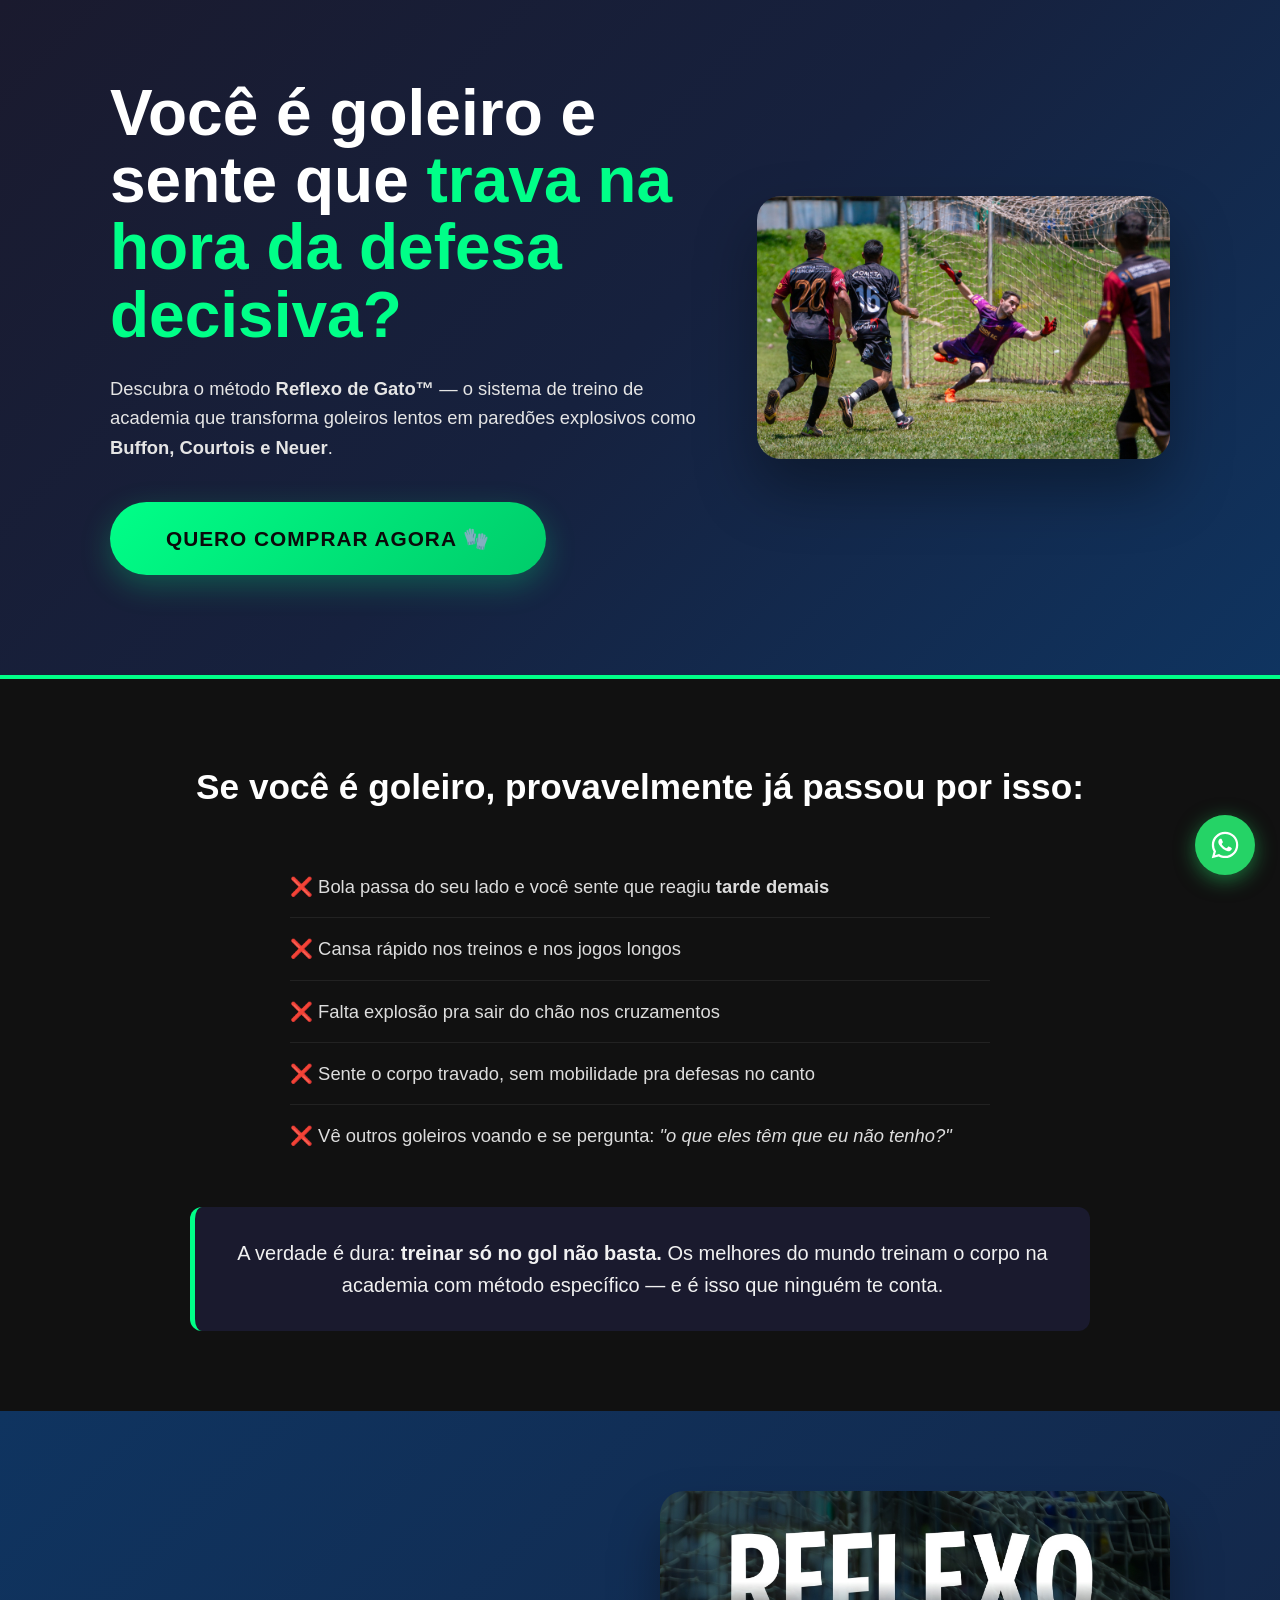
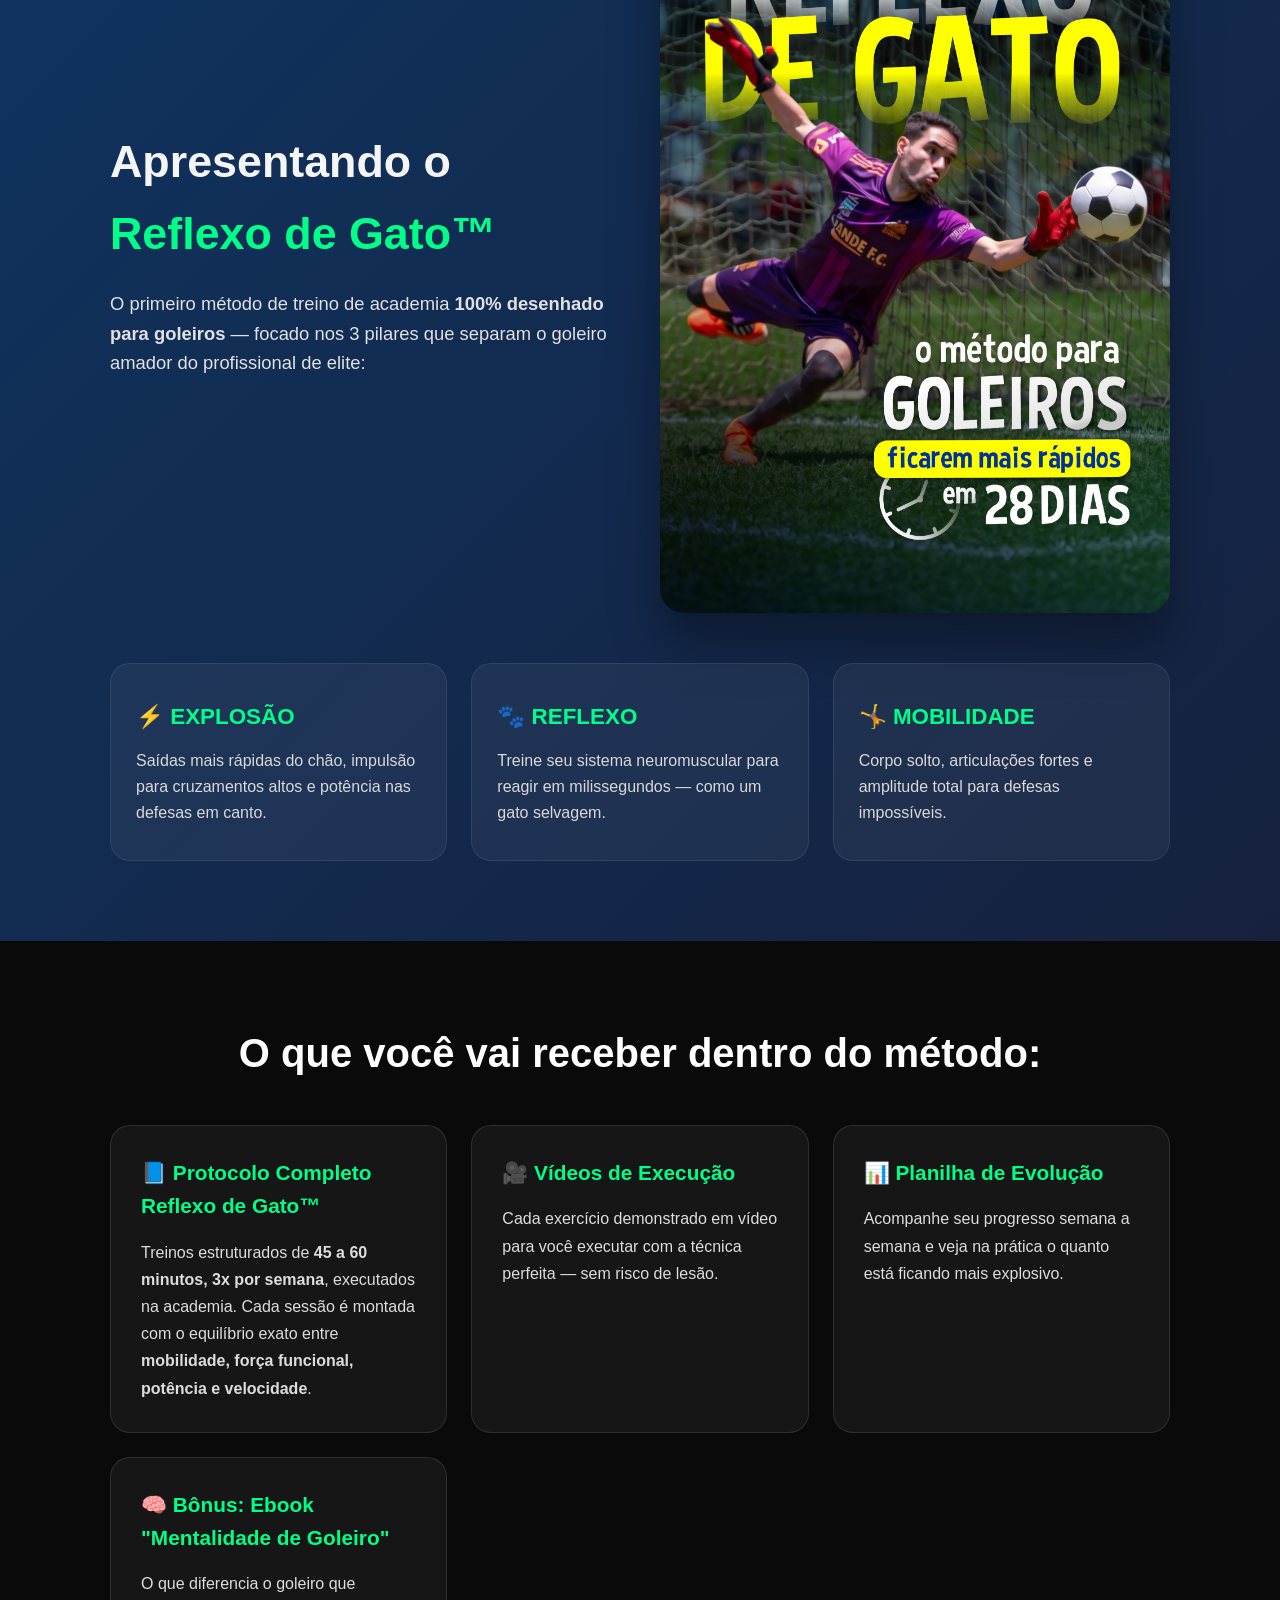
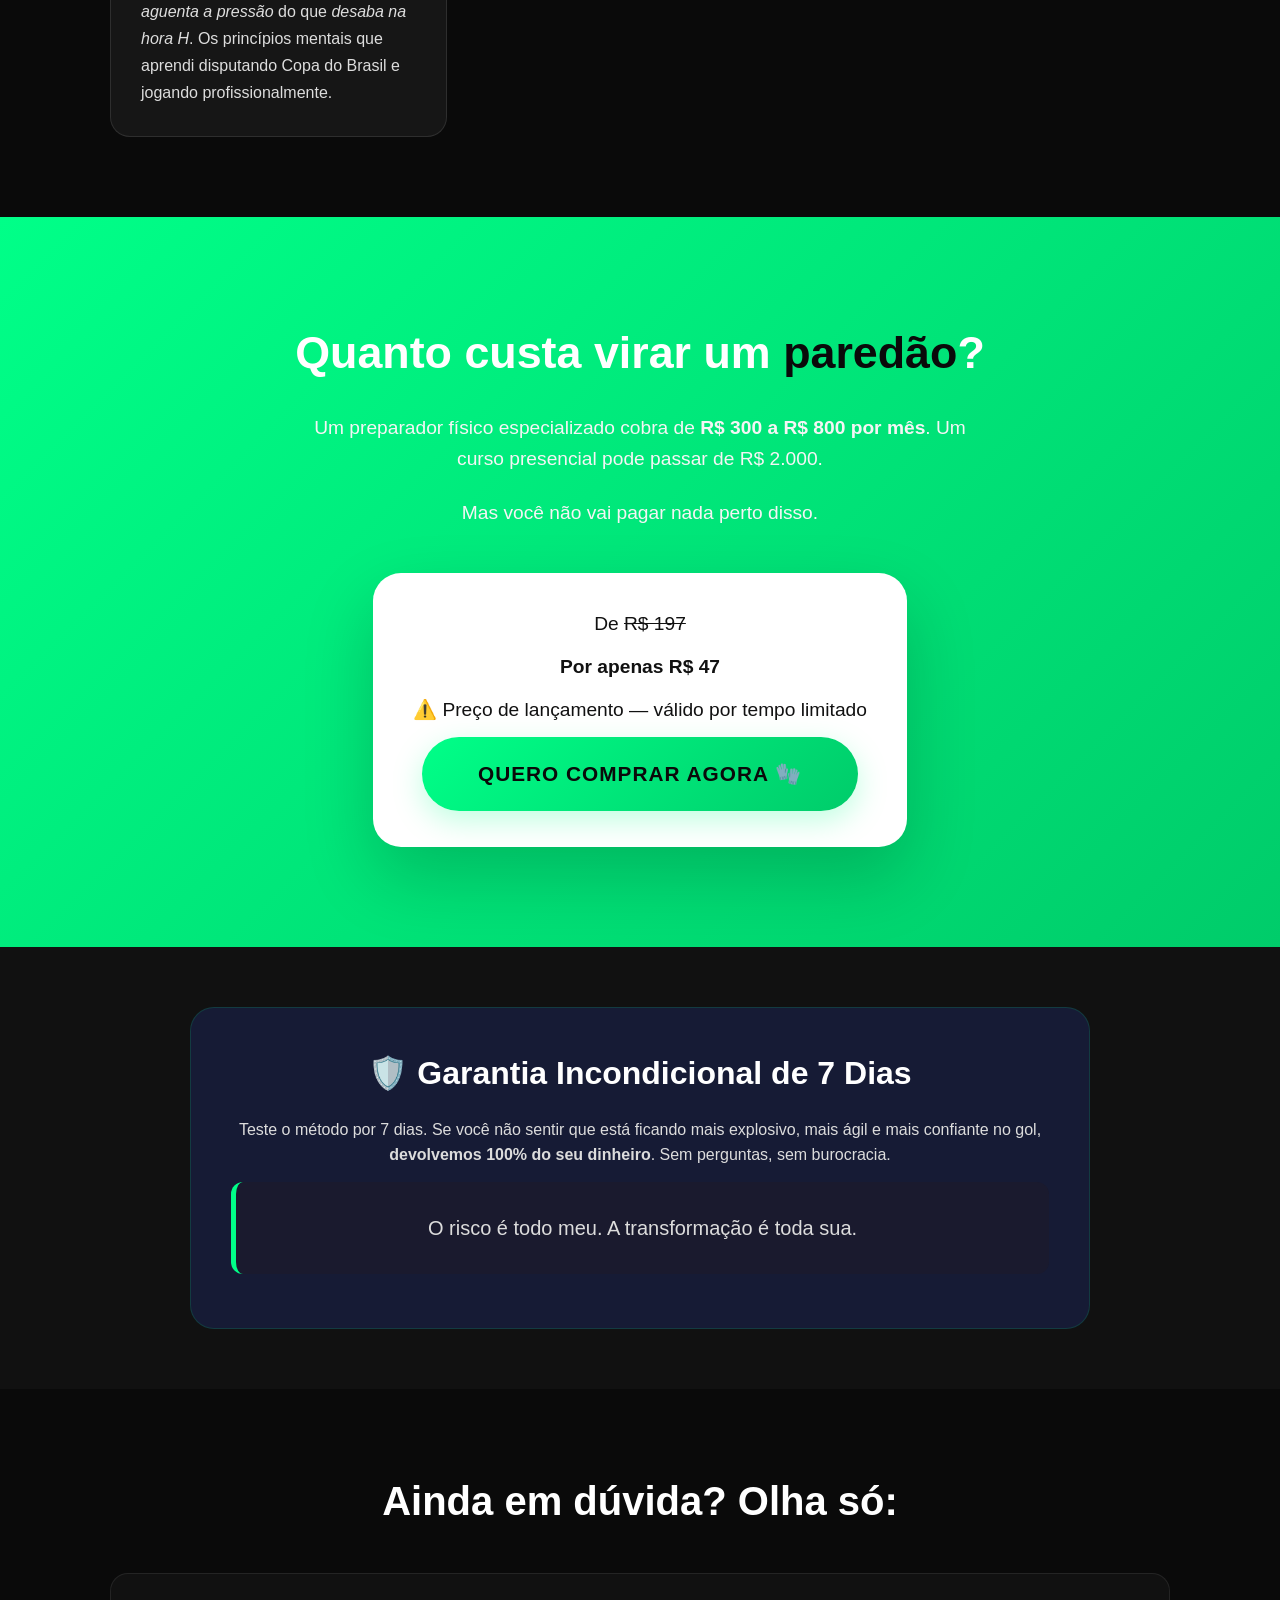
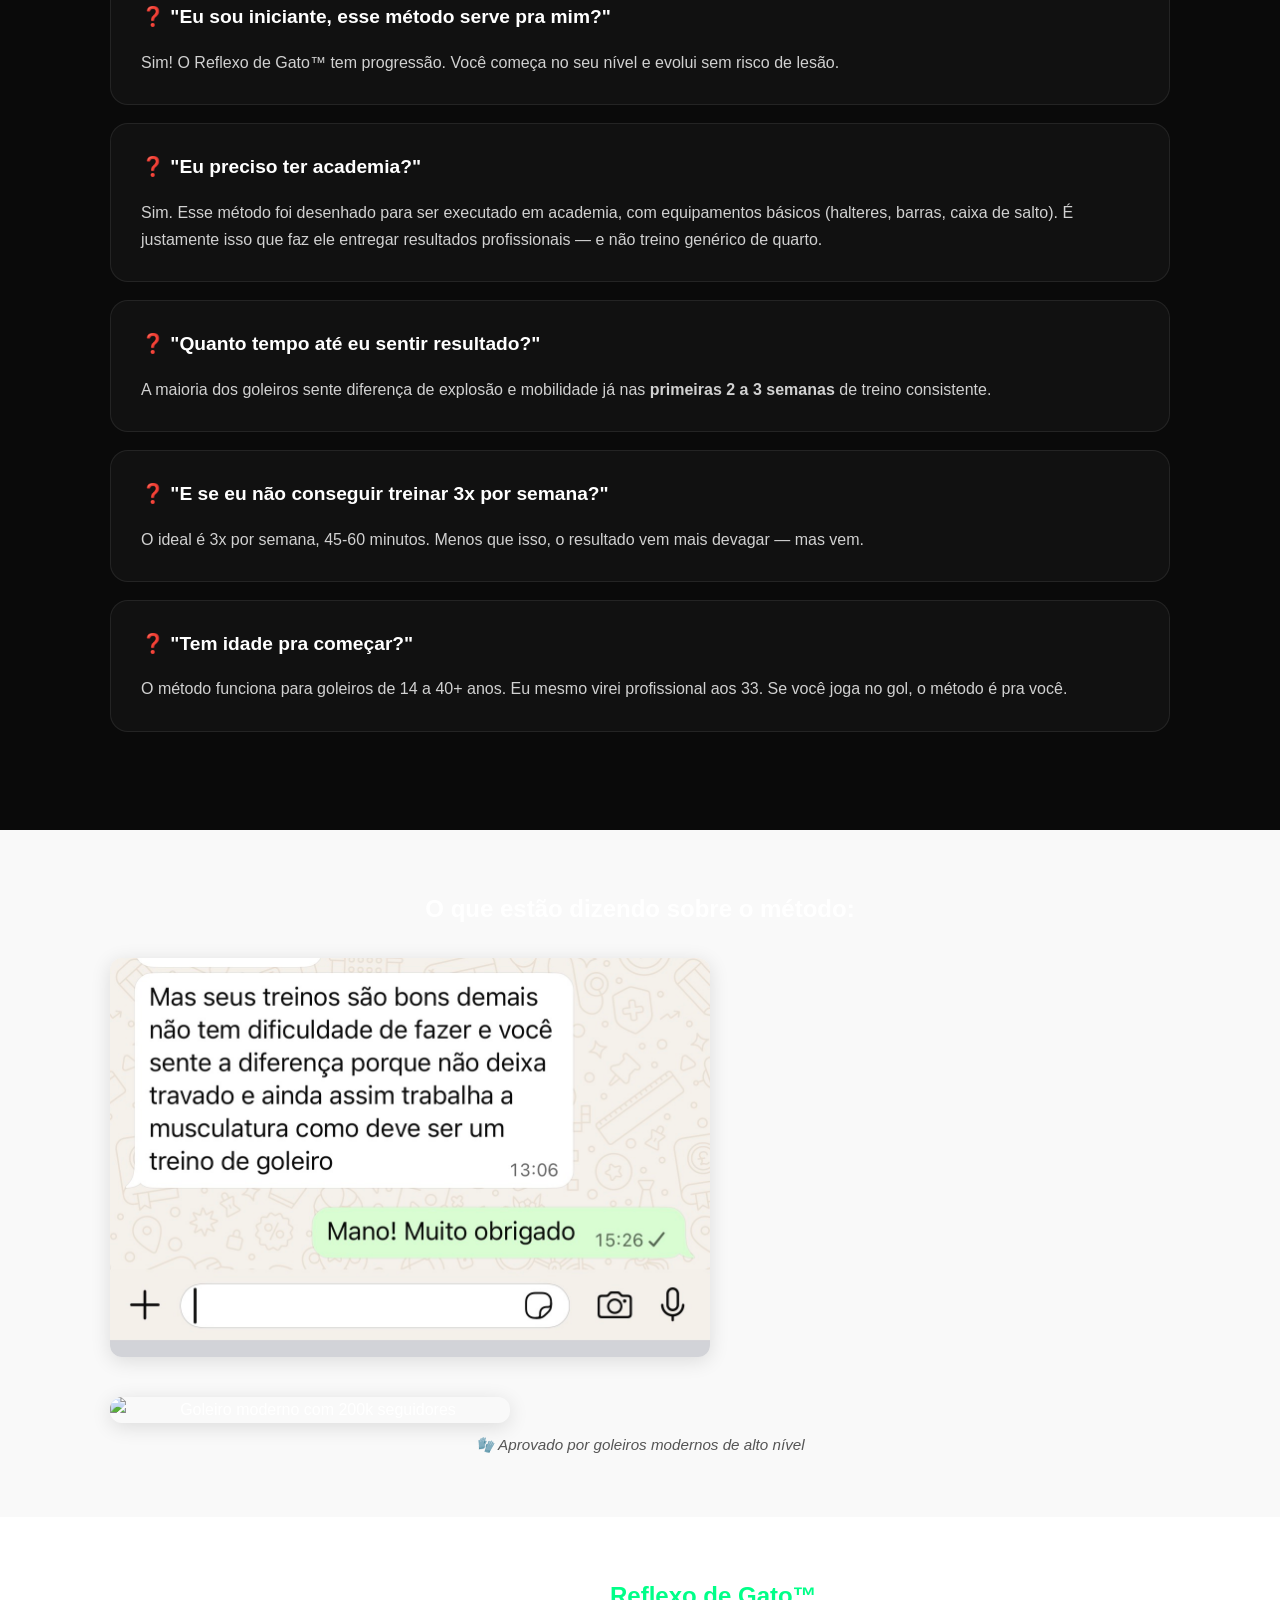
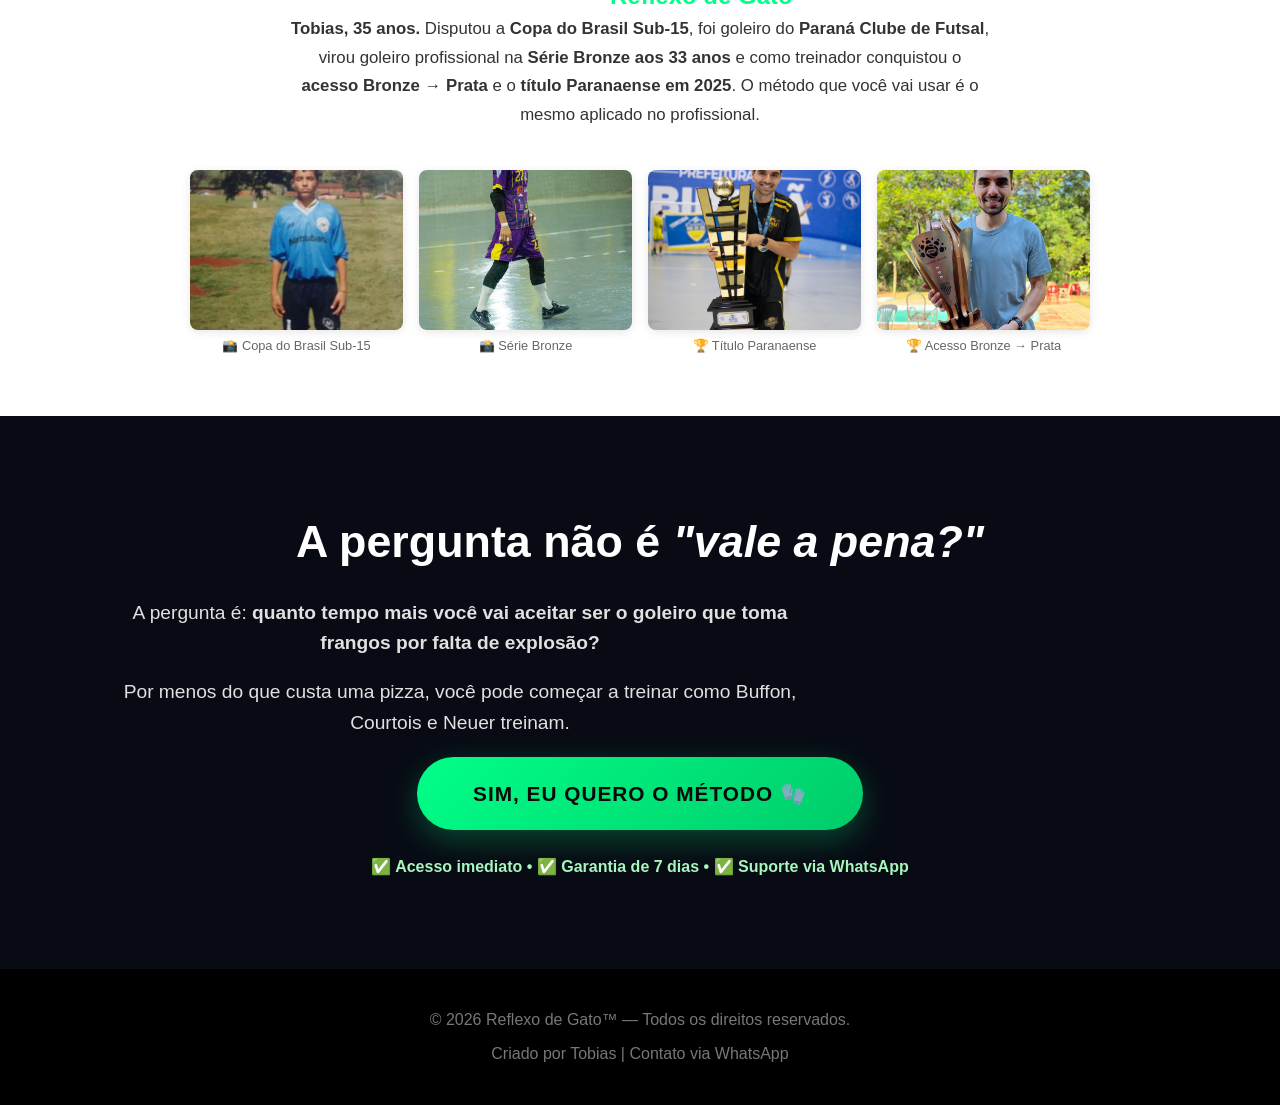
==== sitetobias/index.html @ ee9eb108 "Add files via upload" ====
<!DOCTYPE html>
<html lang="pt-BR">
<head>
    <meta charset="UTF-8">
    <meta name="viewport" content="width=device-width, initial-scale=1.0">

    <!-- ===== SEO BÁSICO ===== -->
    <title>Reflexo de Gato™ - Método para Goleiros</title>
    <meta name="description" content="Descubra o método Reflexo de Gato™ e transforme seu reflexo na hora da defesa. Treino para goleiros explosivos como Buffon, Courtois e Neuer. Comece agora!">
    <meta name="keywords" content="goleiro, treino de goleiro, reflexo de gato, defesa, futebol, treino para goleiros">
    <meta name="author" content="Tobias Goleiro">
    <link rel="canonical" href="https://tobiasgoleiro.com.br">

    <!-- ===== OPEN GRAPH (WhatsApp, Facebook, Instagram) ===== -->
    <meta property="og:type" content="website">
    <meta property="og:title" content="Você é goleiro e trava na hora da defesa decisiva?">
    <meta property="og:description" content="Método Reflexo de Gato™ — transforme goleiros lentos em paredões explosivos como Buffon, Courtois e Neuer.">
    <meta property="og:image" content="https://tobiasgoleiro.com.br/og-image.jpg">
    <meta property="og:url" content="https://tobiasgoleiro.com.br">
    <meta property="og:locale" content="pt_BR">

    <!-- ===== TWITTER CARD ===== -->
    <meta name="twitter:card" content="summary_large_image">
    <meta name="twitter:title" content="Você é goleiro e trava na hora da defesa decisiva?">
    <meta name="twitter:description" content="Método Reflexo de Gato™ — treino para goleiros explosivos.">
    <meta name="twitter:image" content="https://tobiasgoleiro.com.br/og-image.jpg">

    <!-- ===== ESTILO ===== -->
    <link rel="stylesheet" href="style.css">
</head>
<body>

    <!-- SEÇÃO 1: HERO / GANCHO PRINCIPAL -->
    <section class="hero">
        <div class="container">
            <div class="hero-conteudo">
                <div class="hero-texto">
                    <h1>Você é goleiro e sente que <span class="destaque">trava na hora da defesa decisiva?</span></h1>
                    <p class="subtitulo">Descubra o método <strong>Reflexo de Gato™</strong> — o sistema de treino de academia que transforma goleiros lentos em paredões explosivos como <strong>Buffon, Courtois e Neuer</strong>.</p>
                    <a href="#oferta" class="btn-cta-grande">QUERO COMPRAR AGORA 🧤</a>
                </div>
                <div class="hero-imagem">
                    <img src="imagens/tobiasdefendendo.jpg" alt="Tobias defendendo no gol" />
                </div>
            </div>
        </div>
    </section>

    <!-- SEÇÃO 2: DOR -->
    <section class="dor">
        <div class="container">
            <h2>Se você é goleiro, provavelmente já passou por isso:</h2>
            <ul class="lista-dor">
                <li>❌ Bola passa do seu lado e você sente que reagiu <strong>tarde demais</strong></li>
                <li>❌ Cansa rápido nos treinos e nos jogos longos</li>
                <li>❌ Falta explosão pra sair do chão nos cruzamentos</li>
                <li>❌ Sente o corpo travado, sem mobilidade pra defesas no canto</li>
                <li>❌ Vê outros goleiros voando e se pergunta: <em>"o que eles têm que eu não tenho?"</em></li>
            </ul>
            <p class="frase-impacto">A verdade é dura: <strong>treinar só no gol não basta.</strong> Os melhores do mundo treinam o corpo na academia com método específico — e é isso que ninguém te conta.</p>
        </div>
    </section>

    <!-- SEÇÃO 3: SOLUÇÃO / APRESENTAÇÃO DO MÉTODO -->
    <section class="solucao">
        <div class="container">
            <div class="solucao-grid">
                <div class="solucao-texto">
                    <h2>Apresentando o <span class="destaque">Reflexo de Gato™</span></h2>
                    <p class="lead">O primeiro método de treino de academia <strong>100% desenhado para goleiros</strong> — focado nos 3 pilares que separam o goleiro amador do profissional de elite:</p>
                </div>
                <div class="solucao-imagem">
                    <img src="imagens/reflexodegato.jpg" alt="Reflexo de Gato - método" />
                </div>
            </div>
            
            <div class="pilares">
                <div class="pilar">
                    <h3>⚡ EXPLOSÃO</h3>
                    <p>Saídas mais rápidas do chão, impulsão para cruzamentos altos e potência nas defesas em canto.</p>
                </div>
                <div class="pilar">
                    <h3>🐾 REFLEXO</h3>
                    <p>Treine seu sistema neuromuscular para reagir em milissegundos — como um gato selvagem.</p>
                </div>
                <div class="pilar">
                    <h3>🤸 MOBILIDADE</h3>
                    <p>Corpo solto, articulações fortes e amplitude total para defesas impossíveis.</p>
                </div>
            </div>
        </div>
    </section>

    <!-- SEÇÃO 4: O QUE VOCÊ VAI RECEBER -->
    <section class="oferta-conteudo">
        <div class="container">
            <h2>O que você vai receber dentro do método:</h2>
            <div class="lista-entrega">
                <div class="item-entrega">
                    <h3>📘 Protocolo Completo Reflexo de Gato™</h3>
                    <p>Treinos estruturados de <strong>45 a 60 minutos, 3x por semana</strong>, executados na academia. Cada sessão é montada com o equilíbrio exato entre <strong>mobilidade, força funcional, potência e velocidade</strong>.</p>
                </div>
                <div class="item-entrega">
                    <h3>🎥 Vídeos de Execução</h3>
                    <p>Cada exercício demonstrado em vídeo para você executar com a técnica perfeita — sem risco de lesão.</p>
                </div>
                <div class="item-entrega">
                    <h3>📊 Planilha de Evolução</h3>
                    <p>Acompanhe seu progresso semana a semana e veja na prática o quanto está ficando mais explosivo.</p>
                </div>
                <div class="item-entrega">
                    <h3>🧠 Bônus: Ebook "Mentalidade de Goleiro"</h3>
                    <p>O que diferencia o goleiro que <em>aguenta a pressão</em> do que <em>desaba na hora H</em>. Os princípios mentais que aprendi disputando Copa do Brasil e jogando profissionalmente.</p>
                </div>
            </div>
        </div>
    </section>

    <!-- SEÇÃO 5: OFERTA / PREÇO -->
    <section class="oferta" id="oferta">
        <div class="container">
            <h2>Quanto custa virar um <span class="destaque">paredão</span>?</h2>
            <p class="lead">Um preparador físico especializado cobra de <strong>R$ 300 a R$ 800 por mês</strong>. Um curso presencial pode passar de R$ 2.000.</p>
            <p class="lead">Mas você não vai pagar nada perto disso.</p>
            
            <div class="caixa-preco">
                <p class="preco-antigo">De <s>R$ 197</s></p>
                <p class="preco-atual">Por apenas <strong>R$ 47</strong></p>
                <p class="preco-detalhe">⚠️ Preço de lançamento — válido por tempo limitado</p>
                <a href="https://pay.hotmart.com/U105629103O?off=cwkll4um&checkoutMode=10" target="_blank" class="btn-cta-grande">QUERO COMPRAR AGORA 🧤</a>
            </div>
        </div>
    </section>

    <!-- SEÇÃO 6: GARANTIA -->
    <section class="garantia">
        <div class="container">
            <div class="selo-garantia">
                <h2>🛡️ Garantia Incondicional de 7 Dias</h2>
                <p>Teste o método por 7 dias. Se você não sentir que está ficando mais explosivo, mais ágil e mais confiante no gol, <strong>devolvemos 100% do seu dinheiro</strong>. Sem perguntas, sem burocracia.</p>
                <p class="frase-impacto">O risco é todo meu. A transformação é toda sua.</p>
            </div>
        </div>
    </section>

    <!-- SEÇÃO 7: OBJEÇÕES (FAQ) -->
    <section class="faq">
        <div class="container">
            <h2>Ainda em dúvida? Olha só:</h2>
            
            <div class="pergunta">
                <h3>❓ "Eu sou iniciante, esse método serve pra mim?"</h3>
                <p>Sim! O Reflexo de Gato™ tem progressão. Você começa no seu nível e evolui sem risco de lesão.</p>
            </div>

            <div class="pergunta">
                <h3>❓ "Eu preciso ter academia?"</h3>
                <p>Sim. Esse método foi desenhado para ser executado em academia, com equipamentos básicos (halteres, barras, caixa de salto). É justamente isso que faz ele entregar resultados profissionais — e não treino genérico de quarto.</p>
            </div>

            <div class="pergunta">
                <h3>❓ "Quanto tempo até eu sentir resultado?"</h3>
                <p>A maioria dos goleiros sente diferença de explosão e mobilidade já nas <strong>primeiras 2 a 3 semanas</strong> de treino consistente.</p>
            </div>

            <div class="pergunta">
                <h3>❓ "E se eu não conseguir treinar 3x por semana?"</h3>
                <p>O ideal é 3x por semana, 45-60 minutos. Menos que isso, o resultado vem mais devagar — mas vem.</p>
            </div>

            <div class="pergunta">
                <h3>❓ "Tem idade pra começar?"</h3>
                <p>O método funciona para goleiros de 14 a 40+ anos. Eu mesmo virei profissional aos 33. Se você joga no gol, o método é pra você.</p>
            </div>
        </div>
    </section>

    <!-- SEÇÃO 8: DEPOIMENTO -->
    <section class="depoimento">
        <div class="container">
            <h2>O que estão dizendo sobre o método:</h2>
            <div class="depoimento-imagem">
                <img src="imagens/depoimento.jpg" alt="Depoimento de aluno do Reflexo de Gato" />
            </div>

            <!-- GOLEIRO MODERNO (200k seguidores) -->
            <div class="goleiro-moderno">
                <img src="imagens/goleiromoderno.jpg" alt="Goleiro moderno com 200k seguidores" />
                <p class="goleiro-moderno-legenda">🧤 Aprovado por goleiros modernos de alto nível</p>
            </div>
        </div>
    </section>

    <!-- SEÇÃO 9: SOBRE (COMPACTO) -->
    <section class="sobre-compacto">
        <div class="container">
            <h2>Quem criou o <span class="destaque">Reflexo de Gato™</span>?</h2>
            <p class="lead-sobre">
                <strong>Tobias, 35 anos.</strong> Disputou a <strong>Copa do Brasil Sub-15</strong>, foi goleiro do 
                <strong>Paraná Clube de Futsal</strong>, virou goleiro profissional na <strong>Série Bronze aos 33 anos</strong> 
                e como treinador conquistou o <strong>acesso Bronze → Prata</strong> e o <strong>título Paranaense em 2025</strong>. 
                O método que você vai usar é o mesmo aplicado no profissional.
            </p>

            <div class="galeria-compacta">
                <figure>
                    <img src="imagens/copadobrasil.jpg" alt="Copa do Brasil Sub-15" />
                    <figcaption>📸 Copa do Brasil Sub-15</figcaption>
                </figure>
                <figure>
                    <img src="imagens/tobiasprofissional.jpg" alt="Goleiro profissional" />
                    <figcaption>📸 Série Bronze</figcaption>
                </figure>
                <figure>
                    <img src="imagens/tituloparanaensecomotreinador.jpg" alt="Título Paranaense" />
                    <figcaption>🏆 Título Paranaense</figcaption>
                </figure>
                <figure>
                    <img src="imagens/trofeuacesso.jpg" alt="Acesso Bronze para Prata" />
                    <figcaption>🏆 Acesso Bronze → Prata</figcaption>
                </figure>
            </div>
        </div>
    </section>

    <!-- SEÇÃO 10: CTA FINAL -->
    <section class="cta-final">
        <div class="container">
            <h2>A pergunta não é <em>"vale a pena?"</em></h2>
            <p class="lead">A pergunta é: <strong>quanto tempo mais você vai aceitar ser o goleiro que toma frangos por falta de explosão?</strong></p>
            <p class="lead">Por menos do que custa uma pizza, você pode começar a treinar como Buffon, Courtois e Neuer treinam.</p>
            <a href="https://pay.hotmart.com/U105629103O?off=cwkll4um&checkoutMode=10" target="_blank" class="btn-cta-grande">SIM, EU QUERO O MÉTODO 🧤</a>
            <p class="aviso-final">✅ Acesso imediato • ✅ Garantia de 7 dias • ✅ Suporte via WhatsApp</p>
        </div>
    </section>

    <!-- RODAPÉ -->
    <footer>
        <div class="container">
            <p>© 2026 Reflexo de Gato™ — Todos os direitos reservados.</p>
            <p>Criado por Tobias | Contato via WhatsApp</p>
        </div>
    </footer>

    <!-- BOTÃO FLUTUANTE WHATSAPP -->
    <a href="https://wa.me/5543996090846?text=Ol%C3%A1%20Tobias!%20Tenho%20interesse%20no%20m%C3%A9todo%20Reflexo%20de%20Gato%E2%84%A2%20e%20quero%20tirar%20uma%20d%C3%BAvida." target="_blank" class="whatsapp-flutuante" aria-label="Fale conosco no WhatsApp">
        <svg xmlns="http://www.w3.org/2000/svg" viewBox="0 0 24 24" width="32" height="32" fill="white">
            <path d="M12.04 2c-5.46 0-9.91 4.45-9.91 9.91 0 1.75.46 3.45 1.32 4.95L2.05 22l5.25-1.38c1.45.79 3.08 1.21 4.74 1.21 5.46 0 9.91-4.45 9.91-9.91 0-2.65-1.03-5.14-2.9-7.01A9.816 9.816 0 0 0 12.04 2m.01 1.67c2.2 0 4.26.86 5.82 2.42a8.225 8.225 0 0 1 2.41 5.83c0 4.54-3.7 8.23-8.24 8.23-1.48 0-2.93-.39-4.19-1.15l-.3-.17-3.12.82.83-3.04-.2-.32a8.188 8.188 0 0 1-1.26-4.38c.01-4.54 3.7-8.24 8.25-8.24M8.53 7.33c-.16 0-.43.06-.66.31-.22.25-.87.86-.87 2.07 0 1.22.89 2.39 1 2.56.14.17 1.76 2.67 4.25 3.73.59.27 1.05.42 1.41.53.59.19 1.13.16 1.56.1.48-.07 1.46-.6 1.67-1.18.21-.58.21-1.07.15-1.18-.07-.1-.23-.16-.48-.27-.25-.14-1.47-.74-1.69-.82-.23-.08-.37-.12-.56.12-.16.25-.64.81-.78.97-.15.17-.29.19-.53.07-.26-.13-1.06-.39-2-1.23-.74-.66-1.23-1.47-1.38-1.72-.12-.24-.01-.39.11-.5.11-.11.27-.29.37-.44.13-.14.17-.25.25-.41.08-.17.04-.31-.02-.43-.06-.11-.56-1.35-.77-1.84-.2-.48-.4-.42-.56-.43-.14 0-.3-.01-.47-.01z"/>
        </svg>
    </a>

    <script src="script.js"></script>
</body>
</html>
---- sitetobias/style.css ----
/* RESET E BASE */
* {
    margin: 0;
    padding: 0;
    box-sizing: border-box;
}

html {
    scroll-behavior: smooth;
}

body {
    font-family: 'Segoe UI', Tahoma, Geneva, Verdana, sans-serif;
    line-height: 1.6;
    color: #ffffff;
    background: #0a0a0a;
}

img {
    max-width: 100%;
    display: block;
}

.container {
    max-width: 1100px;
    margin: 0 auto;
    padding: 0 20px;
}

.destaque {
    color: #00ff88;
}

.lead,
.lead-sobre,
.subtitulo,
.frase-impacto,
.oferta-texto {
    color: #e0e0e0;
}

a {
    color: inherit;
}

/* HERO */
.hero {
    background: linear-gradient(135deg, #1a1a2e 0%, #16213e 50%, #0f3460 100%);
    padding: 80px 0 100px;
    border-bottom: 4px solid #00ff88;
}

.hero-conteudo {
    display: grid;
    grid-template-columns: 1.25fr 0.85fr;
    gap: 40px;
    align-items: center;
}

.hero-texto {
    text-align: left;
}

.hero h1 {
    font-size: clamp(2.5rem, 5vw, 4.5rem);
    margin-bottom: 25px;
    line-height: 1.05;
    font-weight: 800;
}

.subtitulo {
    font-size: 1.15rem;
    margin-bottom: 40px;
    max-width: 760px;
    color: #e5e5e5;
}

.hero-imagem {
    text-align: center;
}

.hero-imagem img {
    border-radius: 24px;
    box-shadow: 0 30px 60px rgba(0, 0, 0, 0.35);
}

.btn-cta,
.btn-cta-grande {
    display: inline-block;
    background: linear-gradient(135deg, #00ff88 0%, #00cc6a 100%);
    color: #0a0a0a;
    padding: 18px 48px;
    font-size: 1.15rem;
    font-weight: 800;
    text-decoration: none;
    border-radius: 50px;
    text-transform: uppercase;
    letter-spacing: 1px;
    transition: transform 0.3s ease, box-shadow 0.3s ease;
    box-shadow: 0 10px 30px rgba(0, 255, 136, 0.25);
}

.btn-cta:hover,
.btn-cta-grande:hover {
    transform: translateY(-3px);
    box-shadow: 0 15px 40px rgba(0, 255, 136, 0.4);
}

.btn-cta-grande {
    font-size: 1.3rem;
    padding: 20px 56px;
}

/* DOR */
.dor {
    background: #111;
    padding: 80px 0;
}

.dor h2 {
    font-size: 2.2rem;
    text-align: center;
    margin-bottom: 40px;
    color: #ffffff;
}

.lista-dor {
    list-style: none;
    max-width: 700px;
    margin: 0 auto 40px;
    color: #ddd;
}

.lista-dor li {
    font-size: 1.15rem;
    padding: 16px 0;
    border-bottom: 1px solid #222;
}

.lista-dor li:last-child {
    border-bottom: none;
}

.frase-impacto {
    text-align: center;
    font-size: 1.25rem;
    background: #1a1a2e;
    padding: 30px;
    border-left: 5px solid #00ff88;
    border-radius: 12px;
    max-width: 900px;
    margin: 0 auto;
    color: #f1f1f1;
}

/* SOLUÇÃO */
.solucao {
    background: linear-gradient(135deg, #0f3460 0%, #16213e 100%);
    padding: 80px 0;
    color: #f5f5f5;
}

.solucao-grid {
    display: grid;
    grid-template-columns: 1fr 1fr;
    gap: 40px;
    align-items: center;
    margin-bottom: 50px;
}

.solucao-texto h2 {
    font-size: 2.8rem;
    margin-bottom: 20px;
}

.lead {
    font-size: 1.15rem;
    max-width: 700px;
    color: #e1e1e1;
}

.oferta .lead {
    margin: 0 auto 24px;
    text-align: center;
}

.oferta .lead:last-of-type {
    margin-bottom: 44px;
}

.solucao-imagem img {
    border-radius: 24px;
    box-shadow: 0 30px 50px rgba(0, 0, 0, 0.35);
}

.pilares {
    display: grid;
    grid-template-columns: repeat(auto-fit, minmax(240px, 1fr));
    gap: 24px;
}

.pilar {
    background: rgba(255, 255, 255, 0.05);
    padding: 35px 25px;
    border-radius: 20px;
    border: 1px solid rgba(255, 255, 255, 0.08);
    transition: transform 0.3s ease, border-color 0.3s ease;
}

.pilar:hover {
    transform: translateY(-8px);
    border-color: #00ff88;
}

.pilar h3 {
    font-size: 1.4rem;
    color: #00ff88;
    margin-bottom: 14px;
}

.pilar p {
    color: #d9d9d9;
    font-size: 1rem;
}

/* SOBRE */
.sobre {
    padding: 80px 0;
}

.sobre h2 {
    font-size: 2.5rem;
    text-align: center;
    margin-bottom: 40px;
}

.sobre-topo {
    display: grid;
    grid-template-columns: 200px 1fr;
    gap: 26px;
    align-items: center;
    margin-bottom: 40px;
}

.foto-perfil {
    width: 100%;
    border-radius: 22px;
    box-shadow: 0 25px 50px rgba(0, 0, 0, 0.25);
}

.lead-sobre {
    font-size: 1.2rem;
    color: #e5e5e5;
}

.sobre p {
    color: #e0e0e0;
    margin-bottom: 26px;
    font-size: 1rem;
}

.foto-contexto {
    margin-bottom: 24px;
    max-width: 540px;
    margin-left: auto;
    margin-right: auto;
}

.foto-contexto img {
    width: 100%;
    max-width: 540px;
    display: block;
    border-radius: 16px;
}

.foto-contexto figcaption {
    margin-top: 10px;
    color: #bbb;
    font-size: 0.95rem;
    text-align: center;
}

.galeria-varzea {
    display: grid;
    grid-template-columns: repeat(auto-fit, minmax(240px, 1fr));
    gap: 20px;
    margin-top: 20px;
}

/* AUTORIDADE */
.autoridade-treinador {
    background: #0f1630;
    padding: 80px 0;
}

.treinador-grid {
    display: grid;
    grid-template-columns: 1fr 1fr;
    gap: 40px;
    align-items: center;
}

.treinador-imagem img {
    border-radius: 24px;
    box-shadow: 0 25px 50px rgba(0, 0, 0, 0.3);
}

.treinador-texto h2 {
    font-size: 2.5rem;
    line-height: 1.1;
    margin-bottom: 20px;
}

.treinador-texto p {
    font-size: 1.1rem;
    color: #e3e3e3;
}

/* OFERTA CONTEÚDO */
.oferta-conteudo {
    padding: 80px 0;
}

.oferta-conteudo h2 {
    font-size: 2.5rem;
    text-align: center;
    margin-bottom: 40px;
}

.lista-entrega {
    display: grid;
    grid-template-columns: repeat(auto-fit, minmax(260px, 1fr));
    gap: 24px;
}

.item-entrega {
    background: rgba(255, 255, 255, 0.05);
    padding: 30px;
    border-radius: 20px;
    border: 1px solid rgba(255, 255, 255, 0.1);
}

.item-entrega h3 {
    font-size: 1.3rem;
    margin-bottom: 16px;
    color: #00ff88;
}

.item-entrega p {
    color: #ddd;
    line-height: 1.7;
}

/* OFERTA */
.oferta {
    background: linear-gradient(135deg, #00ff88 0%, #00cc6a 100%);
    padding: 100px 0;
    text-align: center;
    color: #ffffff;
}

.oferta h2 {
    font-size: 2.8rem;
    margin-bottom: 24px;
    color: #ffffff;
}

.oferta .destaque {
    color: #0a0a0a;
}

.oferta p {
    font-size: 1.2rem;
    color: #f5f5f5;
    margin-bottom: 18px;
    text-align: center;
}

.caixa-preco {
    display: inline-flex;
    flex-direction: column;
    align-items: center;
    gap: 12px;
    background: #ffffff;
    color: #0a0a0a;
    padding: 36px 40px;
    border-radius: 28px;
    box-shadow: 0 30px 70px rgba(0, 0, 0, 0.18);
    text-align: center;
}

.caixa-preco p {
    color: #111;
    margin: 0;
    text-align: center;
}

.preco-antigo {
    font-size: 1rem;
    color: #555;
}

.preco-atual {
    font-size: 2.5rem;
    font-weight: 800;
    color: #111;
}

.preco-detalhe {
    font-size: 0.95rem;
    color: #444;
}

.garantia {
    padding: 60px 0;
    background: #111;
}

.selo-garantia {
    max-width: 900px;
    margin: 0 auto;
    text-align: center;
    background: #161b35;
    padding: 40px;
    border-radius: 24px;
    border: 1px solid rgba(0, 255, 136, 0.14);
}

.selo-garantia h2 {
    font-size: 2rem;
    margin-bottom: 18px;
}

.selo-garantia p {
    color: #dcdcdc;
    margin-bottom: 14px;
}

/* FAQ */
.faq {
    padding: 80px 0;
}

.faq h2 {
    font-size: 2.5rem;
    margin-bottom: 40px;
    text-align: center;
}

.pergunta {
    background: #111;
    padding: 28px 30px;
    border-radius: 18px;
    margin-bottom: 18px;
    border: 1px solid rgba(255, 255, 255, 0.08);
}

.pergunta h3 {
    font-size: 1.2rem;
    margin-bottom: 16px;
    color: #ffffff;
}

.pergunta p {
    color: #d1d1d1;
    line-height: 1.7;
}

/* CTA FINAL */
.cta-final {
    background: #080b14;
    padding: 90px 0;
    text-align: center;
}

.foto-conquista img {
    border-radius: 22px;
    margin: 0 auto 30px;
    box-shadow: 0 30px 60px rgba(0, 0, 0, 0.35);
}

.cta-final h2 {
    font-size: 2.8rem;
    margin-bottom: 20px;
}

.cta-final .lead {
    font-size: 1.2rem;
    margin-bottom: 18px;
}

.aviso-final {
    margin-top: 24px;
    color: #a8f5bd;
    font-weight: 700;
}

footer {
    background: #000;
    padding: 30px 0;
    text-align: center;
    color: #777;
}

footer p {
    margin: 8px 0;
}

.whatsapp-flutuante {
    position: fixed;
    right: 20px;
    bottom: 20px;
    width: 58px;
    height: 58px;
    background: #25d366;
    border-radius: 50%;
    display: grid;
    place-items: center;
    box-shadow: 0 20px 40px rgba(0, 0, 0, 0.25);
    text-decoration: none;
    z-index: 1000;
}

.whatsapp-flutuante:hover {
    transform: translateY(-2px);
}

@media (max-width: 980px) {
    .hero-conteudo,
    .solucao-grid,
    .sobre-topo,
    .treinador-grid,
    .galeria-varzea {
        grid-template-columns: 1fr;
    }

    .hero {
        padding: 60px 0 80px;
    }

    .container {
        padding: 0 18px;
    }
}

@media (max-width: 600px) {
    .hero h1,
    .solucao-texto h2,
    .sobre h2,
    .treinador-texto h2,
    .cta-final h2 {
        font-size: 2rem;
    }

    .btn-cta-grande {
        width: 100%;
        padding: 18px 0;
    }

    .cta-final {
        padding: 60px 0;
    }
}


/* RESPONSIVO MOBILE */
@media (max-width: 768px) {
    .hero h1 {
        font-size: 2rem;
    }
    
    .subtitulo {
        font-size: 1.1rem;
    }
    
    .btn-cta, .btn-cta-grande {
        padding: 18px 35px;
        font-size: 1.1rem;
    }
    
    .btn-cta-grande {
        font-size: 1.2rem;
    }
    
    .dores h2, .metodo h2, .prova-social h2 {
        font-size: 1.7rem;
    }
    
    .oferta h2 {
        font-size: 2rem;
    }
    
    .lista-dores li {
        font-size: 1rem;
    }
}
e/* 
BOTÃO FLUTUANTE WHATSAPP */
.whatsapp-flutuante {
    position: fixed;
    bottom: 25px;
    right: 25px;
    background: #25D366;
    width: 60px;
    height: 60px;
    border-radius: 50%;
    display: flex;
    align-items: center;
    justify-content: center;
    box-shadow: 0 5px 20px rgba(37, 211, 102, 0.5);
    z-index: 9999;
    transition: all 0.3s ease;
    animation: pulse-whats 2s infinite;
}

.whatsapp-flutuante:hover {
    transform: scale(1.1);
    box-shadow: 0 8px 25px rgba(37, 211, 102, 0.7);
}

@keyframes pulse-whats {
    0% { box-shadow: 0 0 0 0 rgba(37, 211, 102, 0.6); }
    70% { box-shadow: 0 0 0 15px rgba(37, 211, 102, 0); }
    100% { box-shadow: 0 0 0 0 rgba(37, 211, 102, 0); }
}

@media(max-width: 768px) {
    .whatsapp-flutuante {
        width: 55px;
        height: 55px;
        bottom: 20px;
        right: 20px;
    }
}
/* BOTÃO FLUTUANTE WHATSAPP */
.whatsapp-flutuante {
    position: fixed;
    bottom: 25px;
    right: 25px;
    background: #25D366;
    width: 60px;
    height: 60px;
    border-radius: 50%;
    display: flex;
    align-items: center;
    justify-content: center;
    box-shadow: 0 5px 20px rgba(37, 211, 102, 0.5);
    z-index: 9999;
    transition: all 0.3s ease;
    animation: pulse-whats 2s infinite;
    text-decoration: none;
}

.whatsapp-flutuante:hover {
    transform: scale(1.1);
    box-shadow: 0 8px 25px rgba(37, 211, 102, 0.7);
}

@keyframes pulse-whats {
    0% { box-shadow: 0 0 0 0 rgba(37, 211, 102, 0.6); }
    70% { box-shadow: 0 0 0 15px rgba(37, 211, 102, 0); }
    100% { box-shadow: 0 0 0 0 rgba(37, 211, 102, 0); }
}

@media(max-width: 768px) {
    .whatsapp-flutuante {
        width: 55px;
        height: 55px;
        bottom: 20px;
        right: 20px;
    }
}
/* BOTÃO FLUTUANTE WHATSAPP */
.whatsapp-flutuante {
    position: fixed;
    bottom: 25px;
    right: 25px;
    background: #25D366;
    width: 60px;
    height: 60px;
    border-radius: 50%;
    display: flex;
    align-items: center;
    justify-content: center;
    box-shadow: 0 5px 20px rgba(37, 211, 102, 0.5);
    z-index: 9999;
    transition: all 0.3s ease;
    animation: pulse-whats 2s infinite;
    text-decoration: none;
}

.whatsapp-flutuante:hover {
    transform: scale(1.1);
    box-shadow: 0 8px 25px rgba(37, 211, 102, 0.7);
}

@keyframes pulse-whats {
    0% { box-shadow: 0 0 0 0 rgba(37, 211, 102, 0.6); }
    70% { box-shadow: 0 0 0 15px rgba(37, 211, 102, 0); }
    100% { box-shadow: 0 0 0 0 rgba(37, 211, 102, 0); }
}

@media(max-width: 768px) {
    .whatsapp-flutuante {
        width: 55px;
        height: 55px;
        bottom: 20px;
        right: 20px;
    }
}
/* BOTÃO FLUTUANTE WHATSAPP */
.whatsapp-flutuante {
    position: fixed;
    bottom: 25px;
    right: 25px;
    background: #25D366;
    width: 60px;
    height: 60px;
    border-radius: 50%;
    display: flex;
    align-items: center;
    justify-content: center;
    box-shadow: 0 5px 20px rgba(37, 211, 102, 0.5);
    z-index: 9999;
    transition: all 0.3s ease;
    animation: pulse-whats 2s infinite;
    text-decoration: none;
}

.whatsapp-flutuante:hover {
    transform: scale(1.1);
    box-shadow: 0 8px 25px rgba(37, 211, 102, 0.7);
}

@keyframes pulse-whats {
    0% { box-shadow: 0 0 0 0 rgba(37, 211, 102, 0.6); }
    70% { box-shadow: 0 0 0 15px rgba(37, 211, 102, 0); }
    100% { box-shadow: 0 0 0 0 rgba(37, 211, 102, 0); }
}

@media(max-width: 768px) {
    .whatsapp-flutuante {
        width: 55px;
        height: 55px;
        bottom: 20px;
        right: 20px;
    }
}
/* BOTÃO FLUTUANTE WHATSAPP */
.whatsapp-flutuante {
    position: fixed;
    bottom: 25px;
    right: 25px;
    background: #25D366;
    width: 60px;
    height: 60px;
    border-radius: 50%;
    display: flex;
    align-items: center;
    justify-content: center;
    box-shadow: 0 5px 20px rgba(37, 211, 102, 0.5);
    z-index: 9999;
    transition: all 0.3s ease;
    animation: pulse-whats 2s infinite;
    text-decoration: none;
}

.whatsapp-flutuante:hover {
    transform: scale(1.1);
    box-shadow: 0 8px 25px rgba(37, 211, 102, 0.7);
}

@keyframes pulse-whats {
    0% { box-shadow: 0 0 0 0 rgba(37, 211, 102, 0.6); }
    70% { box-shadow: 0 0 0 15px rgba(37, 211, 102, 0); }
    100% { box-shadow: 0 0 0 0 rgba(37, 211, 102, 0); }
}

@media(max-width: 768px) {
    .whatsapp-flutuante {
        width: 55px;
        height: 55px;
        bottom: 20px;
        right: 20px;
    }
}
/* BOTÃO FLUTUANTE WHATSAPP */
.whatsapp-flutuante {
    position: fixed;
    bottom: 25px;
    right: 25px;
    background: #25D366;
    width: 60px;
    height: 60px;
    border-radius: 50%;
    display: flex;
    align-items: center;
    justify-content: center;
    box-shadow: 0 5px 20px rgba(37, 211, 102, 0.5);
    z-index: 9999;
    transition: all 0.3s ease;
    animation: pulse-whats 2s infinite;
    text-decoration: none;
}

.whatsapp-flutuante:hover {
    transform: scale(1.1);
    box-shadow: 0 8px 25px rgba(37, 211, 102, 0.7);
}

@keyframes pulse-whats {
    0% { box-shadow: 0 0 0 0 rgba(37, 211, 102, 0.6); }
    70% { box-shadow: 0 0 0 15px rgba(37, 211, 102, 0); }
    100% { box-shadow: 0 0 0 0 rgba(37, 211, 102, 0); }
}

@media(max-width: 768px) {
    .whatsapp-flutuante {
        width: 55px;
        height: 55px;
        bottom: 20px;
        right: 20px;
    }
}
/* BOTÃO FLUTUANTE WHATSAPP */
.whatsapp-flutuante {
    position: fixed;
    bottom: 25px;
    right: 25px;
    background: #25D366;
    width: 60px;
    height: 60px;
    border-radius: 50%;
    display: flex;
    align-items: center;
    justify-content: center;
    box-shadow: 0 5px 20px rgba(37, 211, 102, 0.5);
    z-index: 9999;
    transition: all 0.3s ease;
    animation: pulse-whats 2s infinite;
    text-decoration: none;
}

.whatsapp-flutuante:hover {
    transform: scale(1.1);
    box-shadow: 0 8px 25px rgba(37, 211, 102, 0.7);
}

@keyframes pulse-whats {
    0% { box-shadow: 0 0 0 0 rgba(37, 211, 102, 0.6); }
    70% { box-shadow: 0 0 0 15px rgba(37, 211, 102, 0); }
    100% { box-shadow: 0 0 0 0 rgba(37, 211, 102, 0); }
}

@media(max-width: 768px) {
    .whatsapp-flutuante {
        width: 55px;
        height: 55px;
        bottom: 20px;
        right: 20px;
    }
}
/* ===== DEPOIMENTO ===== */
.depoimento {
    padding: 60px 0;
    background: #f9f9f9;
    text-align: center;
}

.depoimento h2 {
    margin-bottom: 30px;
}

.depoimento-imagem img {
    max-width: 600px;
    width: 100%;
    border-radius: 12px;
    box-shadow: 0 4px 20px rgba(0,0,0,0.12);
}

/* ===== GOLEIRO MODERNO ===== */
.goleiro-moderno {
    margin-top: 40px;
}

.goleiro-moderno img {
    max-width: 400px;
    width: 100%;
    border-radius: 12px;
    box-shadow: 0 4px 20px rgba(0,0,0,0.12);
}

.goleiro-moderno-legenda {
    margin-top: 10px;
    font-size: 0.95rem;
    color: #555;
    font-style: italic;
}

/* ===== SOBRE COMPACTO ===== */
.sobre-compacto {
    padding: 60px 0;
    background: #fff;
    text-align: center;
}

.sobre-compacto .lead-sobre {
    max-width: 700px;
    margin: 0 auto 40px;
    font-size: 1.05rem;
    line-height: 1.7;
    color: #333;
}

.galeria-compacta {
    display: grid;
    grid-template-columns: repeat(4, 1fr);
    gap: 16px;
    max-width: 900px;
    margin: 0 auto;
}

.galeria-compacta figure {
    margin: 0;
}

.galeria-compacta img {
    width: 100%;
    height: 160px;
    object-fit: cover;
    border-radius: 8px;
    box-shadow: 0 2px 10px rgba(0,0,0,0.1);
}

.galeria-compacta figcaption {
    font-size: 0.8rem;
    color: #666;
    margin-top: 6px;
}

/* Responsivo - galeria 2 colunas no mobile */
@media (max-width: 600px) {
    .galeria-compacta {
        grid-template-columns: repeat(2, 1fr);
    }
}
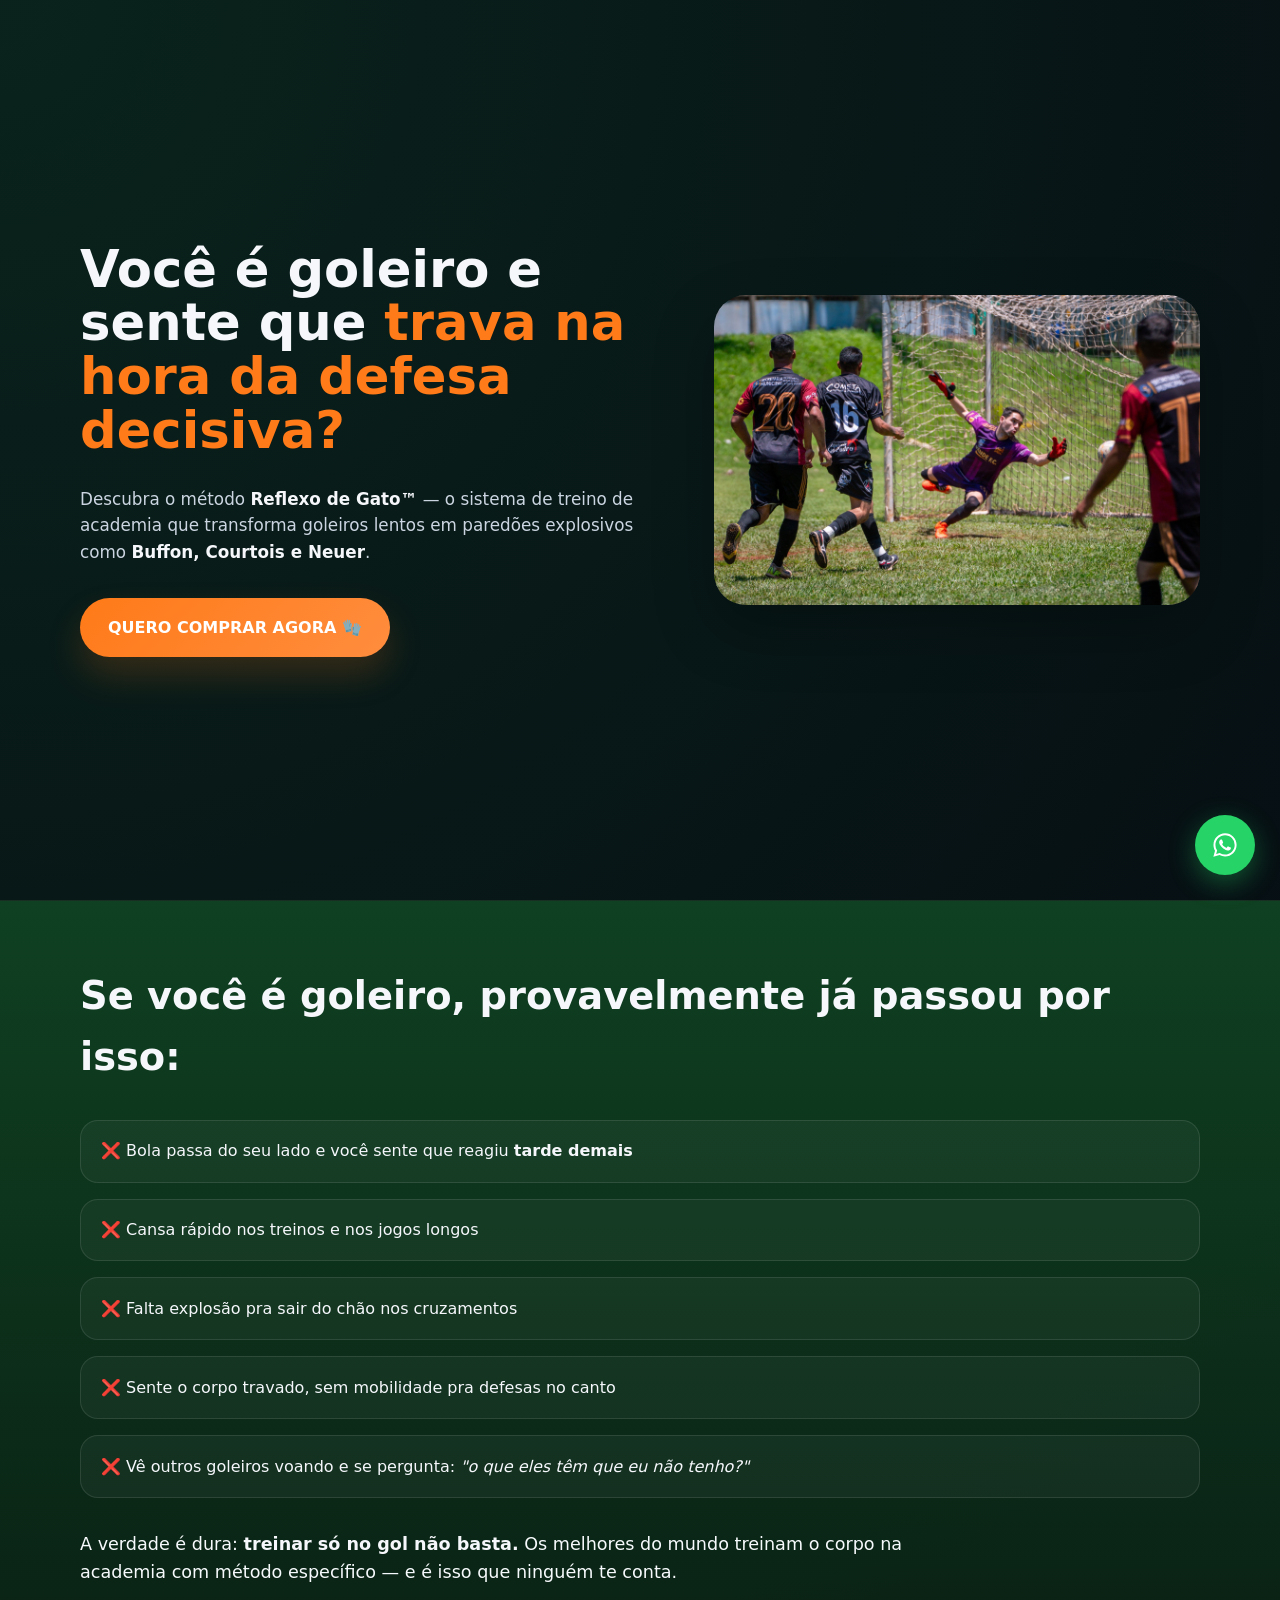
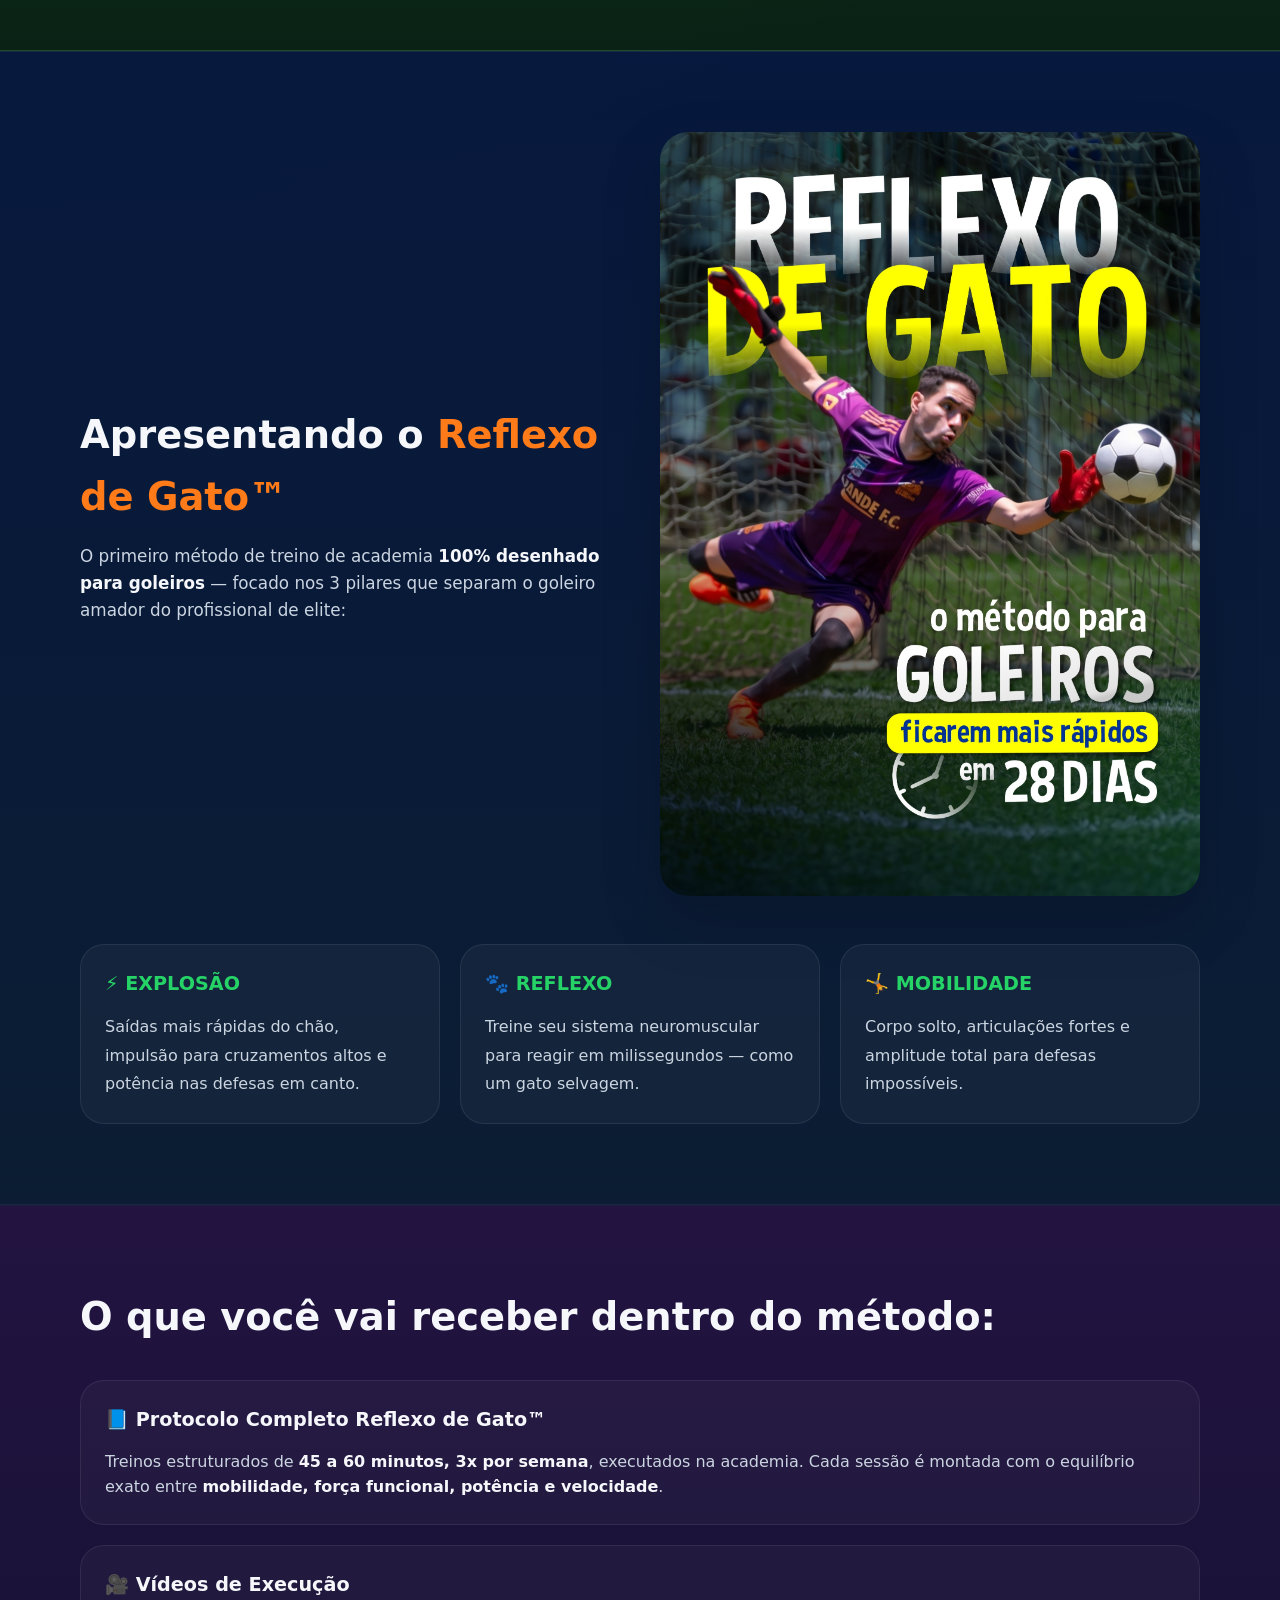
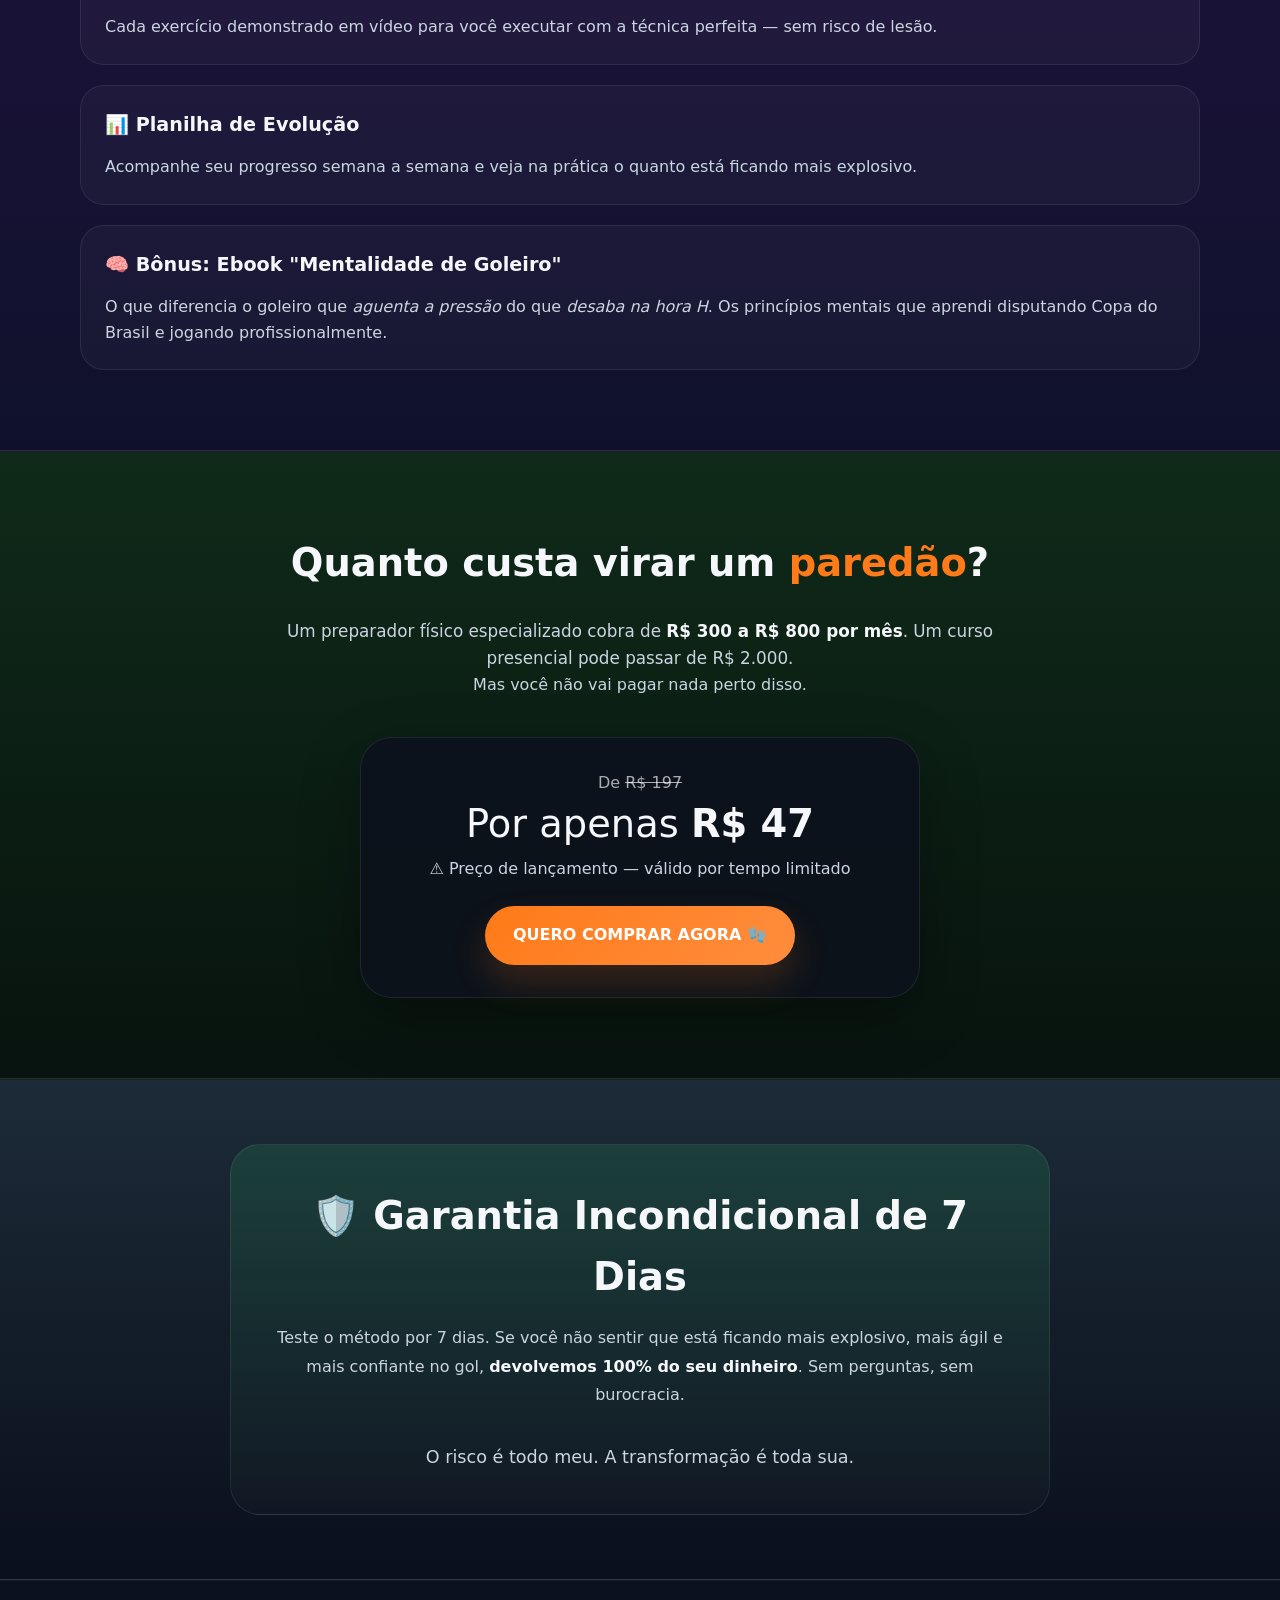
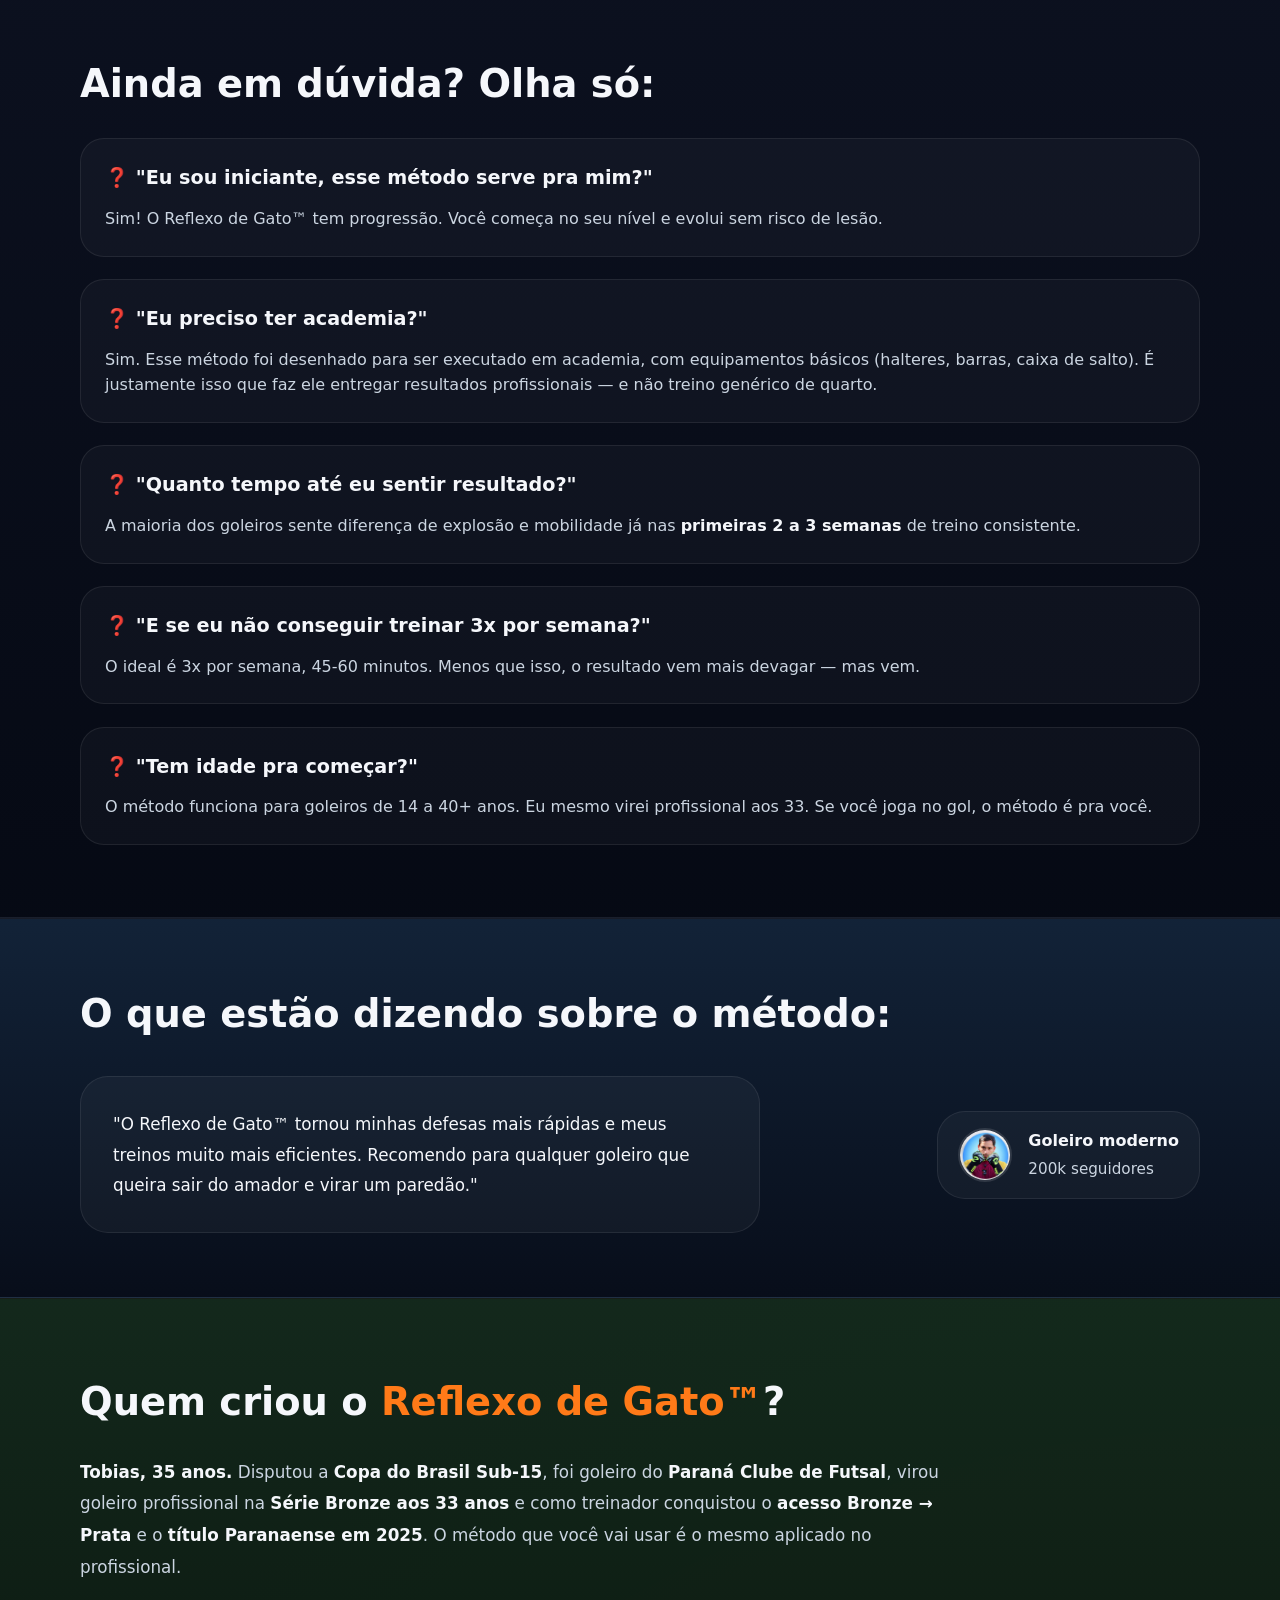
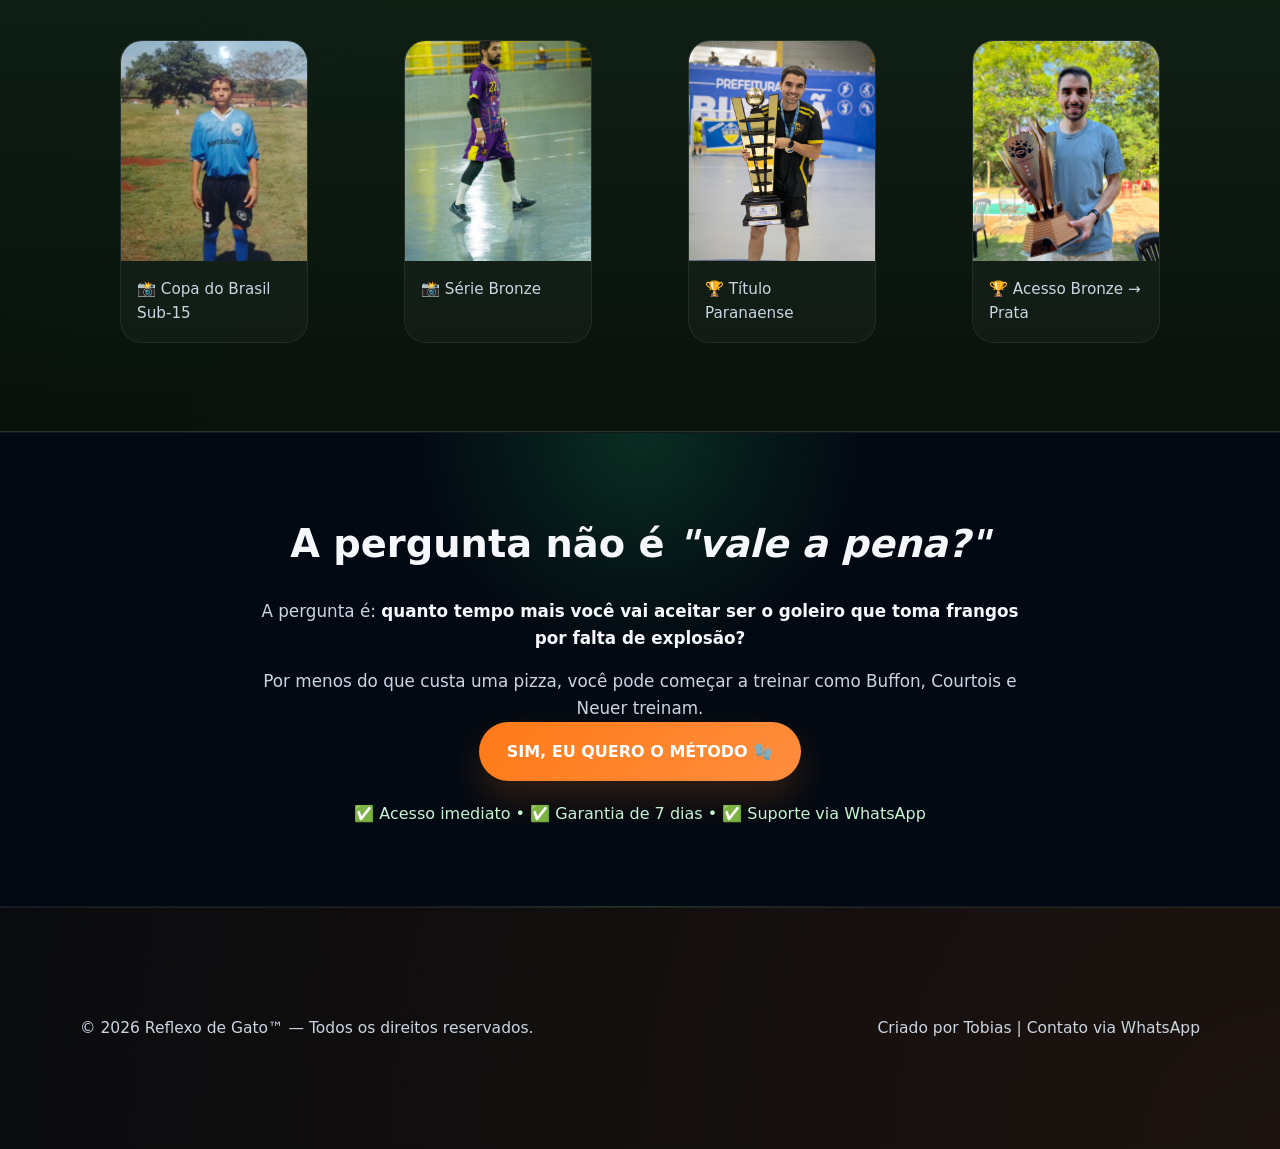
==== commit 57da2d20: "Add files via upload" ====
--- a/sitetobias/index.html
+++ b/sitetobias/index.html
@@ -179,20 +179,23 @@
     <section class="depoimento">
         <div class="container">
             <h2>O que estão dizendo sobre o método:</h2>
-            <div class="depoimento-imagem">
-                <img src="imagens/depoimento.jpg" alt="Depoimento de aluno do Reflexo de Gato" />
-            </div>
-
-            <!-- GOLEIRO MODERNO (200k seguidores) -->
-            <div class="goleiro-moderno">
-                <img src="imagens/goleiromoderno.jpg" alt="Goleiro moderno com 200k seguidores" />
-                <p class="goleiro-moderno-legenda">🧤 Aprovado por goleiros modernos de alto nível</p>
-            </div>
-        </div>
-    </section>
-
-    <!-- SEÇÃO 9: SOBRE (COMPACTO) -->
-    <section class="sobre-compacto">
+            <div class="depoimento-conteudo">
+                <div class="depoimento-texto">
+                    <p class="depoimento-frase">"O Reflexo de Gato™ tornou minhas defesas mais rápidas e meus treinos muito mais eficientes. Recomendo para qualquer goleiro que queira sair do amador e virar um paredão."</p>
+                </div>
+                <div class="depoimento-autoria">
+                    <img src="imagens/goleiromoderno.jpg" alt="Foto do goleiro moderno" />
+                    <div>
+                        <p class="goleiro-moderno-nome">Goleiro moderno</p>
+                        <p class="goleiro-moderno-legenda">200k seguidores</p>
+                    </div>
+                </div>
+            </div>
+        </div>
+    </section>
+
+    <!-- SEÇÃO 9: SOBRE -->
+    <section class="sobre">
         <div class="container">
             <h2>Quem criou o <span class="destaque">Reflexo de Gato™</span>?</h2>
             <p class="lead-sobre">
@@ -202,7 +205,7 @@
                 O método que você vai usar é o mesmo aplicado no profissional.
             </p>
 
-            <div class="galeria-compacta">
+            <div class="galeria-varzea">
                 <figure>
                     <img src="imagens/copadobrasil.jpg" alt="Copa do Brasil Sub-15" />
                     <figcaption>📸 Copa do Brasil Sub-15</figcaption>
@@ -251,4 +254,4 @@
 
     <script src="script.js"></script>
 </body>
-</html>
+</html>
--- a/sitetobias/style.css
+++ b/sitetobias/style.css
@@ -1,946 +1,633 @@
-/* RESET E BASE */
-* {
-    margin: 0;
-    padding: 0;
-    box-sizing: border-box;
-}
-
-html {
-    scroll-behavior: smooth;
-}
-
-body {
-    font-family: 'Segoe UI', Tahoma, Geneva, Verdana, sans-serif;
-    line-height: 1.6;
-    color: #ffffff;
-    background: #0a0a0a;
-}
-
-img {
-    max-width: 100%;
-    display: block;
-}
-
-.container {
-    max-width: 1100px;
-    margin: 0 auto;
-    padding: 0 20px;
-}
-
-.destaque {
-    color: #00ff88;
-}
-
-.lead,
-.lead-sobre,
-.subtitulo,
-.frase-impacto,
-.oferta-texto {
-    color: #e0e0e0;
-}
-
-a {
-    color: inherit;
-}
-
-/* HERO */
-.hero {
-    background: linear-gradient(135deg, #1a1a2e 0%, #16213e 50%, #0f3460 100%);
-    padding: 80px 0 100px;
-    border-bottom: 4px solid #00ff88;
-}
-
-.hero-conteudo {
-    display: grid;
-    grid-template-columns: 1.25fr 0.85fr;
-    gap: 40px;
-    align-items: center;
-}
-
-.hero-texto {
-    text-align: left;
-}
-
-.hero h1 {
-    font-size: clamp(2.5rem, 5vw, 4.5rem);
-    margin-bottom: 25px;
-    line-height: 1.05;
-    font-weight: 800;
-}
-
-.subtitulo {
-    font-size: 1.15rem;
-    margin-bottom: 40px;
-    max-width: 760px;
-    color: #e5e5e5;
-}
-
-.hero-imagem {
-    text-align: center;
-}
-
-.hero-imagem img {
-    border-radius: 24px;
-    box-shadow: 0 30px 60px rgba(0, 0, 0, 0.35);
-}
-
-.btn-cta,
-.btn-cta-grande {
-    display: inline-block;
-    background: linear-gradient(135deg, #00ff88 0%, #00cc6a 100%);
-    color: #0a0a0a;
-    padding: 18px 48px;
-    font-size: 1.15rem;
-    font-weight: 800;
-    text-decoration: none;
-    border-radius: 50px;
-    text-transform: uppercase;
-    letter-spacing: 1px;
-    transition: transform 0.3s ease, box-shadow 0.3s ease;
-    box-shadow: 0 10px 30px rgba(0, 255, 136, 0.25);
-}
-
-.btn-cta:hover,
-.btn-cta-grande:hover {
-    transform: translateY(-3px);
-    box-shadow: 0 15px 40px rgba(0, 255, 136, 0.4);
-}
-
-.btn-cta-grande {
-    font-size: 1.3rem;
-    padding: 20px 56px;
-}
-
-/* DOR */
-.dor {
-    background: #111;
-    padding: 80px 0;
-}
-
-.dor h2 {
-    font-size: 2.2rem;
-    text-align: center;
-    margin-bottom: 40px;
-    color: #ffffff;
-}
-
-.lista-dor {
-    list-style: none;
-    max-width: 700px;
-    margin: 0 auto 40px;
-    color: #ddd;
-}
-
-.lista-dor li {
-    font-size: 1.15rem;
-    padding: 16px 0;
-    border-bottom: 1px solid #222;
-}
-
-.lista-dor li:last-child {
-    border-bottom: none;
-}
-
-.frase-impacto {
-    text-align: center;
-    font-size: 1.25rem;
-    background: #1a1a2e;
-    padding: 30px;
-    border-left: 5px solid #00ff88;
-    border-radius: 12px;
-    max-width: 900px;
-    margin: 0 auto;
-    color: #f1f1f1;
-}
-
-/* SOLUÇÃO */
-.solucao {
-    background: linear-gradient(135deg, #0f3460 0%, #16213e 100%);
-    padding: 80px 0;
-    color: #f5f5f5;
-}
-
-.solucao-grid {
-    display: grid;
-    grid-template-columns: 1fr 1fr;
-    gap: 40px;
-    align-items: center;
-    margin-bottom: 50px;
-}
-
-.solucao-texto h2 {
-    font-size: 2.8rem;
-    margin-bottom: 20px;
-}
-
-.lead {
-    font-size: 1.15rem;
-    max-width: 700px;
-    color: #e1e1e1;
-}
-
-.oferta .lead {
-    margin: 0 auto 24px;
-    text-align: center;
-}
-
-.oferta .lead:last-of-type {
-    margin-bottom: 44px;
-}
-
-.solucao-imagem img {
-    border-radius: 24px;
-    box-shadow: 0 30px 50px rgba(0, 0, 0, 0.35);
-}
-
-.pilares {
-    display: grid;
-    grid-template-columns: repeat(auto-fit, minmax(240px, 1fr));
-    gap: 24px;
-}
-
-.pilar {
-    background: rgba(255, 255, 255, 0.05);
-    padding: 35px 25px;
-    border-radius: 20px;
-    border: 1px solid rgba(255, 255, 255, 0.08);
-    transition: transform 0.3s ease, border-color 0.3s ease;
-}
-
-.pilar:hover {
-    transform: translateY(-8px);
-    border-color: #00ff88;
-}
-
-.pilar h3 {
-    font-size: 1.4rem;
-    color: #00ff88;
-    margin-bottom: 14px;
-}
-
-.pilar p {
-    color: #d9d9d9;
-    font-size: 1rem;
-}
-
-/* SOBRE */
-.sobre {
-    padding: 80px 0;
-}
-
-.sobre h2 {
-    font-size: 2.5rem;
-    text-align: center;
-    margin-bottom: 40px;
-}
-
-.sobre-topo {
-    display: grid;
-    grid-template-columns: 200px 1fr;
-    gap: 26px;
-    align-items: center;
-    margin-bottom: 40px;
-}
-
-.foto-perfil {
-    width: 100%;
-    border-radius: 22px;
-    box-shadow: 0 25px 50px rgba(0, 0, 0, 0.25);
-}
-
-.lead-sobre {
-    font-size: 1.2rem;
-    color: #e5e5e5;
-}
-
-.sobre p {
-    color: #e0e0e0;
-    margin-bottom: 26px;
-    font-size: 1rem;
-}
-
-.foto-contexto {
-    margin-bottom: 24px;
-    max-width: 540px;
-    margin-left: auto;
-    margin-right: auto;
-}
-
-.foto-contexto img {
-    width: 100%;
-    max-width: 540px;
-    display: block;
-    border-radius: 16px;
-}
-
-.foto-contexto figcaption {
-    margin-top: 10px;
-    color: #bbb;
-    font-size: 0.95rem;
-    text-align: center;
-}
-
-.galeria-varzea {
-    display: grid;
-    grid-template-columns: repeat(auto-fit, minmax(240px, 1fr));
-    gap: 20px;
-    margin-top: 20px;
-}
-
-/* AUTORIDADE */
-.autoridade-treinador {
-    background: #0f1630;
-    padding: 80px 0;
-}
-
-.treinador-grid {
-    display: grid;
-    grid-template-columns: 1fr 1fr;
-    gap: 40px;
-    align-items: center;
-}
-
-.treinador-imagem img {
-    border-radius: 24px;
-    box-shadow: 0 25px 50px rgba(0, 0, 0, 0.3);
-}
-
-.treinador-texto h2 {
-    font-size: 2.5rem;
-    line-height: 1.1;
-    margin-bottom: 20px;
-}
-
-.treinador-texto p {
-    font-size: 1.1rem;
-    color: #e3e3e3;
-}
-
-/* OFERTA CONTEÚDO */
-.oferta-conteudo {
-    padding: 80px 0;
-}
-
-.oferta-conteudo h2 {
-    font-size: 2.5rem;
-    text-align: center;
-    margin-bottom: 40px;
-}
-
-.lista-entrega {
-    display: grid;
-    grid-template-columns: repeat(auto-fit, minmax(260px, 1fr));
-    gap: 24px;
-}
-
-.item-entrega {
-    background: rgba(255, 255, 255, 0.05);
-    padding: 30px;
-    border-radius: 20px;
-    border: 1px solid rgba(255, 255, 255, 0.1);
-}
-
-.item-entrega h3 {
-    font-size: 1.3rem;
-    margin-bottom: 16px;
-    color: #00ff88;
-}
-
-.item-entrega p {
-    color: #ddd;
-    line-height: 1.7;
-}
-
-/* OFERTA */
-.oferta {
-    background: linear-gradient(135deg, #00ff88 0%, #00cc6a 100%);
-    padding: 100px 0;
-    text-align: center;
-    color: #ffffff;
-}
-
-.oferta h2 {
-    font-size: 2.8rem;
-    margin-bottom: 24px;
-    color: #ffffff;
-}
-
-.oferta .destaque {
-    color: #0a0a0a;
-}
-
-.oferta p {
-    font-size: 1.2rem;
-    color: #f5f5f5;
-    margin-bottom: 18px;
-    text-align: center;
-}
-
-.caixa-preco {
-    display: inline-flex;
-    flex-direction: column;
-    align-items: center;
-    gap: 12px;
-    background: #ffffff;
-    color: #0a0a0a;
-    padding: 36px 40px;
-    border-radius: 28px;
-    box-shadow: 0 30px 70px rgba(0, 0, 0, 0.18);
-    text-align: center;
-}
-
-.caixa-preco p {
-    color: #111;
-    margin: 0;
-    text-align: center;
-}
-
-.preco-antigo {
-    font-size: 1rem;
-    color: #555;
-}
-
-.preco-atual {
-    font-size: 2.5rem;
-    font-weight: 800;
-    color: #111;
-}
-
-.preco-detalhe {
-    font-size: 0.95rem;
-    color: #444;
-}
-
-.garantia {
-    padding: 60px 0;
-    background: #111;
-}
-
-.selo-garantia {
-    max-width: 900px;
-    margin: 0 auto;
-    text-align: center;
-    background: #161b35;
-    padding: 40px;
-    border-radius: 24px;
-    border: 1px solid rgba(0, 255, 136, 0.14);
-}
-
-.selo-garantia h2 {
-    font-size: 2rem;
-    margin-bottom: 18px;
-}
-
-.selo-garantia p {
-    color: #dcdcdc;
-    margin-bottom: 14px;
-}
-
-/* FAQ */
-.faq {
-    padding: 80px 0;
-}
-
-.faq h2 {
-    font-size: 2.5rem;
-    margin-bottom: 40px;
-    text-align: center;
-}
-
-.pergunta {
-    background: #111;
-    padding: 28px 30px;
-    border-radius: 18px;
-    margin-bottom: 18px;
-    border: 1px solid rgba(255, 255, 255, 0.08);
-}
-
-.pergunta h3 {
-    font-size: 1.2rem;
-    margin-bottom: 16px;
-    color: #ffffff;
-}
-
-.pergunta p {
-    color: #d1d1d1;
-    line-height: 1.7;
-}
-
-/* CTA FINAL */
-.cta-final {
-    background: #080b14;
-    padding: 90px 0;
-    text-align: center;
-}
-
-.foto-conquista img {
-    border-radius: 22px;
-    margin: 0 auto 30px;
-    box-shadow: 0 30px 60px rgba(0, 0, 0, 0.35);
-}
-
-.cta-final h2 {
-    font-size: 2.8rem;
-    margin-bottom: 20px;
-}
-
-.cta-final .lead {
-    font-size: 1.2rem;
-    margin-bottom: 18px;
-}
-
-.aviso-final {
-    margin-top: 24px;
-    color: #a8f5bd;
-    font-weight: 700;
-}
-
-footer {
-    background: #000;
-    padding: 30px 0;
-    text-align: center;
-    color: #777;
-}
-
-footer p {
-    margin: 8px 0;
-}
-
-.whatsapp-flutuante {
-    position: fixed;
-    right: 20px;
-    bottom: 20px;
-    width: 58px;
-    height: 58px;
-    background: #25d366;
-    border-radius: 50%;
-    display: grid;
-    place-items: center;
-    box-shadow: 0 20px 40px rgba(0, 0, 0, 0.25);
-    text-decoration: none;
-    z-index: 1000;
-}
-
-.whatsapp-flutuante:hover {
-    transform: translateY(-2px);
-}
-
-@media (max-width: 980px) {
-    .hero-conteudo,
-    .solucao-grid,
-    .sobre-topo,
-    .treinador-grid,
-    .galeria-varzea {
-        grid-template-columns: 1fr;
-    }
-
-    .hero {
-        padding: 60px 0 80px;
-    }
-
-    .container {
-        padding: 0 18px;
-    }
-}
-
-@media (max-width: 600px) {
-    .hero h1,
-    .solucao-texto h2,
-    .sobre h2,
-    .treinador-texto h2,
-    .cta-final h2 {
-        font-size: 2rem;
-    }
-
-    .btn-cta-grande {
-        width: 100%;
-        padding: 18px 0;
-    }
-
-    .cta-final {
-        padding: 60px 0;
-    }
-}
-
-
-/* RESPONSIVO MOBILE */
-@media (max-width: 768px) {
-    .hero h1 {
-        font-size: 2rem;
-    }
-    
-    .subtitulo {
-        font-size: 1.1rem;
-    }
-    
-    .btn-cta, .btn-cta-grande {
-        padding: 18px 35px;
-        font-size: 1.1rem;
-    }
-    
-    .btn-cta-grande {
-        font-size: 1.2rem;
-    }
-    
-    .dores h2, .metodo h2, .prova-social h2 {
-        font-size: 1.7rem;
-    }
-    
-    .oferta h2 {
-        font-size: 2rem;
-    }
-    
-    .lista-dores li {
-        font-size: 1rem;
-    }
-}
-e/* 
-BOTÃO FLUTUANTE WHATSAPP */
-.whatsapp-flutuante {
-    position: fixed;
-    bottom: 25px;
-    right: 25px;
-    background: #25D366;
-    width: 60px;
-    height: 60px;
-    border-radius: 50%;
-    display: flex;
-    align-items: center;
-    justify-content: center;
-    box-shadow: 0 5px 20px rgba(37, 211, 102, 0.5);
-    z-index: 9999;
-    transition: all 0.3s ease;
-    animation: pulse-whats 2s infinite;
-}
-
-.whatsapp-flutuante:hover {
-    transform: scale(1.1);
-    box-shadow: 0 8px 25px rgba(37, 211, 102, 0.7);
-}
-
-@keyframes pulse-whats {
-    0% { box-shadow: 0 0 0 0 rgba(37, 211, 102, 0.6); }
-    70% { box-shadow: 0 0 0 15px rgba(37, 211, 102, 0); }
-    100% { box-shadow: 0 0 0 0 rgba(37, 211, 102, 0); }
-}
-
-@media(max-width: 768px) {
-    .whatsapp-flutuante {
-        width: 55px;
-        height: 55px;
-        bottom: 20px;
-        right: 20px;
-    }
-}
-/* BOTÃO FLUTUANTE WHATSAPP */
-.whatsapp-flutuante {
-    position: fixed;
-    bottom: 25px;
-    right: 25px;
-    background: #25D366;
-    width: 60px;
-    height: 60px;
-    border-radius: 50%;
-    display: flex;
-    align-items: center;
-    justify-content: center;
-    box-shadow: 0 5px 20px rgba(37, 211, 102, 0.5);
-    z-index: 9999;
-    transition: all 0.3s ease;
-    animation: pulse-whats 2s infinite;
-    text-decoration: none;
-}
-
-.whatsapp-flutuante:hover {
-    transform: scale(1.1);
-    box-shadow: 0 8px 25px rgba(37, 211, 102, 0.7);
-}
-
-@keyframes pulse-whats {
-    0% { box-shadow: 0 0 0 0 rgba(37, 211, 102, 0.6); }
-    70% { box-shadow: 0 0 0 15px rgba(37, 211, 102, 0); }
-    100% { box-shadow: 0 0 0 0 rgba(37, 211, 102, 0); }
-}
-
-@media(max-width: 768px) {
-    .whatsapp-flutuante {
-        width: 55px;
-        height: 55px;
-        bottom: 20px;
-        right: 20px;
-    }
-}
-/* BOTÃO FLUTUANTE WHATSAPP */
-.whatsapp-flutuante {
-    position: fixed;
-    bottom: 25px;
-    right: 25px;
-    background: #25D366;
-    width: 60px;
-    height: 60px;
-    border-radius: 50%;
-    display: flex;
-    align-items: center;
-    justify-content: center;
-    box-shadow: 0 5px 20px rgba(37, 211, 102, 0.5);
-    z-index: 9999;
-    transition: all 0.3s ease;
-    animation: pulse-whats 2s infinite;
-    text-decoration: none;
-}
-
-.whatsapp-flutuante:hover {
-    transform: scale(1.1);
-    box-shadow: 0 8px 25px rgba(37, 211, 102, 0.7);
-}
-
-@keyframes pulse-whats {
-    0% { box-shadow: 0 0 0 0 rgba(37, 211, 102, 0.6); }
-    70% { box-shadow: 0 0 0 15px rgba(37, 211, 102, 0); }
-    100% { box-shadow: 0 0 0 0 rgba(37, 211, 102, 0); }
-}
-
-@media(max-width: 768px) {
-    .whatsapp-flutuante {
-        width: 55px;
-        height: 55px;
-        bottom: 20px;
-        right: 20px;
-    }
-}
-/* BOTÃO FLUTUANTE WHATSAPP */
-.whatsapp-flutuante {
-    position: fixed;
-    bottom: 25px;
-    right: 25px;
-    background: #25D366;
-    width: 60px;
-    height: 60px;
-    border-radius: 50%;
-    display: flex;
-    align-items: center;
-    justify-content: center;
-    box-shadow: 0 5px 20px rgba(37, 211, 102, 0.5);
-    z-index: 9999;
-    transition: all 0.3s ease;
-    animation: pulse-whats 2s infinite;
-    text-decoration: none;
-}
-
-.whatsapp-flutuante:hover {
-    transform: scale(1.1);
-    box-shadow: 0 8px 25px rgba(37, 211, 102, 0.7);
-}
-
-@keyframes pulse-whats {
-    0% { box-shadow: 0 0 0 0 rgba(37, 211, 102, 0.6); }
-    70% { box-shadow: 0 0 0 15px rgba(37, 211, 102, 0); }
-    100% { box-shadow: 0 0 0 0 rgba(37, 211, 102, 0); }
-}
-
-@media(max-width: 768px) {
-    .whatsapp-flutuante {
-        width: 55px;
-        height: 55px;
-        bottom: 20px;
-        right: 20px;
-    }
-}
-/* BOTÃO FLUTUANTE WHATSAPP */
-.whatsapp-flutuante {
-    position: fixed;
-    bottom: 25px;
-    right: 25px;
-    background: #25D366;
-    width: 60px;
-    height: 60px;
-    border-radius: 50%;
-    display: flex;
-    align-items: center;
-    justify-content: center;
-    box-shadow: 0 5px 20px rgba(37, 211, 102, 0.5);
-    z-index: 9999;
-    transition: all 0.3s ease;
-    animation: pulse-whats 2s infinite;
-    text-decoration: none;
-}
-
-.whatsapp-flutuante:hover {
-    transform: scale(1.1);
-    box-shadow: 0 8px 25px rgba(37, 211, 102, 0.7);
-}
-
-@keyframes pulse-whats {
-    0% { box-shadow: 0 0 0 0 rgba(37, 211, 102, 0.6); }
-    70% { box-shadow: 0 0 0 15px rgba(37, 211, 102, 0); }
-    100% { box-shadow: 0 0 0 0 rgba(37, 211, 102, 0); }
-}
-
-@media(max-width: 768px) {
-    .whatsapp-flutuante {
-        width: 55px;
-        height: 55px;
-        bottom: 20px;
-        right: 20px;
-    }
-}
-/* BOTÃO FLUTUANTE WHATSAPP */
-.whatsapp-flutuante {
-    position: fixed;
-    bottom: 25px;
-    right: 25px;
-    background: #25D366;
-    width: 60px;
-    height: 60px;
-    border-radius: 50%;
-    display: flex;
-    align-items: center;
-    justify-content: center;
-    box-shadow: 0 5px 20px rgba(37, 211, 102, 0.5);
-    z-index: 9999;
-    transition: all 0.3s ease;
-    animation: pulse-whats 2s infinite;
-    text-decoration: none;
-}
-
-.whatsapp-flutuante:hover {
-    transform: scale(1.1);
-    box-shadow: 0 8px 25px rgba(37, 211, 102, 0.7);
-}
-
-@keyframes pulse-whats {
-    0% { box-shadow: 0 0 0 0 rgba(37, 211, 102, 0.6); }
-    70% { box-shadow: 0 0 0 15px rgba(37, 211, 102, 0); }
-    100% { box-shadow: 0 0 0 0 rgba(37, 211, 102, 0); }
-}
-
-@media(max-width: 768px) {
-    .whatsapp-flutuante {
-        width: 55px;
-        height: 55px;
-        bottom: 20px;
-        right: 20px;
-    }
-}
-/* BOTÃO FLUTUANTE WHATSAPP */
-.whatsapp-flutuante {
-    position: fixed;
-    bottom: 25px;
-    right: 25px;
-    background: #25D366;
-    width: 60px;
-    height: 60px;
-    border-radius: 50%;
-    display: flex;
-    align-items: center;
-    justify-content: center;
-    box-shadow: 0 5px 20px rgba(37, 211, 102, 0.5);
-    z-index: 9999;
-    transition: all 0.3s ease;
-    animation: pulse-whats 2s infinite;
-    text-decoration: none;
-}
-
-.whatsapp-flutuante:hover {
-    transform: scale(1.1);
-    box-shadow: 0 8px 25px rgba(37, 211, 102, 0.7);
-}
-
-@keyframes pulse-whats {
-    0% { box-shadow: 0 0 0 0 rgba(37, 211, 102, 0.6); }
-    70% { box-shadow: 0 0 0 15px rgba(37, 211, 102, 0); }
-    100% { box-shadow: 0 0 0 0 rgba(37, 211, 102, 0); }
-}
-
-@media(max-width: 768px) {
-    .whatsapp-flutuante {
-        width: 55px;
-        height: 55px;
-        bottom: 20px;
-        right: 20px;
-    }
-}
-/* ===== DEPOIMENTO ===== */
-.depoimento {
-    padding: 60px 0;
-    background: #f9f9f9;
-    text-align: center;
-}
-
-.depoimento h2 {
-    margin-bottom: 30px;
-}
-
-.depoimento-imagem img {
-    max-width: 600px;
-    width: 100%;
-    border-radius: 12px;
-    box-shadow: 0 4px 20px rgba(0,0,0,0.12);
-}
-
-/* ===== GOLEIRO MODERNO ===== */
-.goleiro-moderno {
-    margin-top: 40px;
-}
-
-.goleiro-moderno img {
-    max-width: 400px;
-    width: 100%;
-    border-radius: 12px;
-    box-shadow: 0 4px 20px rgba(0,0,0,0.12);
-}
-
-.goleiro-moderno-legenda {
-    margin-top: 10px;
-    font-size: 0.95rem;
-    color: #555;
-    font-style: italic;
-}
-
-/* ===== SOBRE COMPACTO ===== */
-.sobre-compacto {
-    padding: 60px 0;
-    background: #fff;
-    text-align: center;
-}
-
-.sobre-compacto .lead-sobre {
-    max-width: 700px;
-    margin: 0 auto 40px;
-    font-size: 1.05rem;
-    line-height: 1.7;
-    color: #333;
-}
-
-.galeria-compacta {
-    display: grid;
-    grid-template-columns: repeat(4, 1fr);
-    gap: 16px;
-    max-width: 900px;
-    margin: 0 auto;
-}
-
-.galeria-compacta figure {
-    margin: 0;
-}
-
-.galeria-compacta img {
-    width: 100%;
-    height: 160px;
-    object-fit: cover;
-    border-radius: 8px;
-    box-shadow: 0 2px 10px rgba(0,0,0,0.1);
-}
-
-.galeria-compacta figcaption {
-    font-size: 0.8rem;
-    color: #666;
-    margin-top: 6px;
-}
-
-/* Responsivo - galeria 2 colunas no mobile */
-@media (max-width: 600px) {
-    .galeria-compacta {
-        grid-template-columns: repeat(2, 1fr);
-    }
-}
+:root {
+    --bg: #060b12;
+    --surface: #0f1825;
+    --surface-soft: #132137;
+    --surface-lighter: #1d2941;
+    --text: #f5f7fb;
+    --text-muted: #cbd5e1;
+    --accent: #25D366;
+    --accent-dark: #1da64b;
+    --accent-alt: #ff7a18;
+    --accent-alt-dark: #e56a13;
+    --border: rgba(255,255,255,0.08);
+}
+
+* {
+    box-sizing: border-box;
+}
+
+html {
+    scroll-behavior: smooth;
+}
+
+body {
+    margin: 0;
+    font-family: 'Inter', system-ui, -apple-system, BlinkMacSystemFont, 'Segoe UI', sans-serif;
+    background: radial-gradient(circle at top left, rgba(37, 211, 102, 0.12), transparent 25%),
+                radial-gradient(circle at bottom right, rgba(255, 122, 24, 0.12), transparent 22%),
+                var(--bg);
+    color: var(--text);
+    min-height: 100%;
+    line-height: 1.6;
+}
+
+img {
+    max-width: 100%;
+    display: block;
+}
+
+a {
+    color: inherit;
+    text-decoration: none;
+}
+
+button,
+input,
+textarea,
+select {
+    font: inherit;
+}
+
+.container {
+    width: min(1120px, calc(100% - 2rem));
+    margin: 0 auto;
+}
+
+h1,h2,h3,h4,p {
+    margin: 0;
+}
+
+h1 {
+    font-size: clamp(2.4rem, 4vw, 4.25rem);
+    line-height: 1.05;
+}
+
+h2 {
+    font-size: clamp(2rem, 3vw, 3rem);
+}
+
+h3 {
+    font-size: 1.2rem;
+}
+
+p {
+    color: var(--text-muted);
+}
+
+strong {
+    color: var(--text);
+}
+
+body > section,
+footer {
+    padding: 5rem 0;
+}
+
+.hero {
+    position: relative;
+    padding-top: 3rem;
+    padding-bottom: 3rem;
+}
+
+.hero-conteudo {
+    display: grid;
+    grid-template-columns: 1.1fr 0.9fr;
+    gap: 2.5rem;
+    align-items: center;
+    min-height: calc(100vh - 6rem);
+    padding-top: 2rem;
+    padding-bottom: 2rem;
+}
+
+.hero-texto {
+    max-width: 680px;
+}
+
+.subtitulo {
+    margin: 1.75rem 0 2rem;
+    font-size: 1.05rem;
+    color: var(--text-muted);
+    max-width: 38rem;
+}
+
+.destaque {
+    color: var(--accent-alt);
+}
+
+.btn-cta-grande {
+    display: inline-flex;
+    align-items: center;
+    justify-content: center;
+    padding: 1.05rem 1.75rem;
+    border-radius: 999px;
+    background: linear-gradient(135deg, var(--accent-alt), #ff8d3e);
+    color: #fff;
+    font-weight: 700;
+    box-shadow: 0 18px 35px rgba(255, 122, 24, 0.18);
+    transition: transform 0.25s ease, box-shadow 0.25s ease, background 0.25s ease;
+}
+
+.btn-cta-grande:hover {
+    transform: translateY(-2px);
+    box-shadow: 0 24px 45px rgba(255, 122, 24, 0.24);
+}
+
+.hero-imagem {
+    border-radius: 32px;
+    overflow: hidden;
+    box-shadow: 0 25px 60px rgba(0,0,0,0.25);
+}
+
+.hero-imagem img {
+    width: 100%;
+    height: 100%;
+    object-fit: cover;
+}
+
+.dor,
+.solucao,
+.oferta-conteudo,
+.oferta,
+.garantia,
+.faq,
+.depoimento,
+.sobre,
+.cta-final {
+    border-top: 1px solid rgba(255,255,255,0.06);
+    border-bottom: 1px solid rgba(255,255,255,0.06);
+}
+
+.dor {
+    padding-top: 4rem;
+    padding-bottom: 4rem;
+    background: linear-gradient(180deg, rgba(16, 66, 34, 0.96), rgba(10, 34, 20, 0.96));
+}
+
+.solucao {
+    background: linear-gradient(180deg, rgba(7, 25, 63, 0.96), rgba(12, 30, 52, 0.96));
+}
+
+.oferta-conteudo {
+    background: linear-gradient(180deg, rgba(36, 20, 67, 0.96), rgba(16, 18, 45, 0.96));
+}
+
+.oferta {
+    text-align: center;
+    background: linear-gradient(180deg, rgba(16, 44, 25, 0.96), rgba(8, 20, 14, 0.96));
+}
+
+.garantia {
+    padding-top: 4rem;
+    padding-bottom: 4rem;
+    background: linear-gradient(180deg, rgba(30, 45, 57, 0.96), rgba(10, 16, 28, 0.96));
+}
+
+.faq {
+    padding-top: 4.5rem;
+    padding-bottom: 4.5rem;
+    background: linear-gradient(180deg, rgba(12, 17, 31, 0.96), rgba(6, 10, 20, 0.96));
+}
+
+.depoimento {
+    padding-top: 4rem;
+    padding-bottom: 4rem;
+    background: linear-gradient(180deg, rgba(19, 36, 57, 0.96), rgba(8, 14, 26, 0.96));
+}
+
+.sobre {
+    padding-top: 4.5rem;
+    padding-bottom: 4.5rem;
+    background: linear-gradient(180deg, rgba(20, 42, 28, 0.96), rgba(8, 17, 10, 0.96));
+}
+
+.cta-final {
+    text-align: center;
+    background: radial-gradient(circle at top, rgba(37, 211, 102, 0.18), transparent 28%), rgba(3, 9, 18, 0.96);
+}
+
+.dor h2,
+.oferta-conteudo h2,
+.oferta h2,
+.garantia h2,
+.faq h2,
+.depoimento h2,
+.sobre h2,
+.cta-final h2 {
+    margin-bottom: 1.5rem;
+    color: var(--text);
+}
+
+.oferta {
+    text-align: center;
+}
+
+.oferta h2,
+.oferta p.lead {
+    margin-left: auto;
+    margin-right: auto;
+    max-width: 760px;
+}
+
+.lista-dor {
+    list-style: none;
+    padding: 0;
+    margin: 2rem 0 0;
+    display: grid;
+    gap: 1rem;
+}
+
+.lista-dor li {
+    background: rgba(255,255,255,0.04);
+    border: 1px solid rgba(255,255,255,0.1);
+    border-radius: 18px;
+    padding: 1.1rem 1.25rem;
+    color: var(--text);
+}
+
+.frase-impacto {
+    margin-top: 2rem;
+    font-size: 1.1rem;
+    color: #f7fafc;
+    max-width: 900px;
+}
+
+.solucao-grid {
+    display: grid;
+    grid-template-columns: 1fr 1fr;
+    gap: 2.5rem;
+    align-items: center;
+}
+
+.solucao-texto .lead,
+.oferta h2 + .lead,
+.sobre .lead-sobre,
+.cta-final .lead {
+    margin-top: 1rem;
+    font-size: 1.05rem;
+}
+
+.solucao-imagem {
+    border-radius: 28px;
+    overflow: hidden;
+    box-shadow: 0 25px 60px rgba(0,0,0,0.18);
+}
+
+.solucao-imagem img {
+    width: 100%;
+    height: 100%;
+    object-fit: cover;
+}
+
+.pilares {
+    display: grid;
+    grid-template-columns: repeat(3, minmax(0, 1fr));
+    gap: 1.25rem;
+    margin-top: 3rem;
+}
+
+.pilar {
+    background: rgba(255,255,255,0.04);
+    border: 1px solid rgba(255,255,255,0.08);
+    border-radius: 24px;
+    padding: 1.5rem;
+}
+
+.pilar h3 {
+    margin-bottom: 0.8rem;
+    color: var(--accent);
+}
+
+.pilar p {
+    color: var(--text-muted);
+    line-height: 1.8;
+}
+
+.lista-entrega {
+    display: grid;
+    gap: 1.25rem;
+    margin-top: 2rem;
+}
+
+.item-entrega {
+    border: 1px solid rgba(255,255,255,0.08);
+    border-radius: 24px;
+    background: rgba(255,255,255,0.03);
+    padding: 1.5rem;
+}
+
+.item-entrega h3 {
+    margin-bottom: 0.85rem;
+    color: var(--text);
+}
+
+.caixa-preco {
+    margin: 2.5rem auto 0;
+    max-width: 560px;
+    background: rgba(13, 18, 28, 0.95);
+    border: 1px solid rgba(255,255,255,0.08);
+    border-radius: 32px;
+    padding: 2rem;
+    box-shadow: 0 20px 60px rgba(0,0,0,0.3);
+}
+
+.preco-antigo {
+    margin: 0 0 0.5rem;
+    color: rgba(255,255,255,0.65);
+}
+
+.preco-atual {
+    margin: 0;
+    font-size: clamp(2rem, 3vw, 3.25rem);
+    color: var(--text);
+    line-height: 1.05;
+}
+
+.preco-detalhe {
+    margin: 0.75rem 0 1.5rem;
+    color: var(--text-muted);
+}
+
+.garantia {
+    padding-top: 4rem;
+    padding-bottom: 4rem;
+}
+
+.selo-garantia {
+    max-width: 820px;
+    margin: 0 auto;
+    text-align: center;
+    padding: 2.5rem 2rem;
+    border-radius: 30px;
+    background: linear-gradient(180deg, rgba(37, 211, 102, 0.14), rgba(255,255,255,0.02));
+    border: 1px solid rgba(255,255,255,0.08);
+}
+
+.selo-garantia h2 {
+    margin-bottom: 1rem;
+    color: var(--text);
+}
+
+.selo-garantia p {
+    color: var(--text-muted);
+    line-height: 1.8;
+}
+
+.faq {
+    padding-top: 4.5rem;
+    padding-bottom: 4.5rem;
+}
+
+.pergunta {
+    margin-top: 1.4rem;
+    padding: 1.5rem;
+    border-radius: 24px;
+    border: 1px solid rgba(255,255,255,0.08);
+    background: rgba(255,255,255,0.03);
+}
+
+.pergunta h3 {
+    color: var(--text);
+    margin-bottom: 0.75rem;
+}
+
+.pergunta p {
+    color: var(--text-muted);
+}
+
+.depoimento {
+    padding-top: 4rem;
+    padding-bottom: 4rem;
+}
+
+.depoimento-conteudo {
+    display: grid;
+    grid-template-columns: 1fr auto;
+    gap: 1.75rem;
+    align-items: center;
+    margin-top: 2rem;
+}
+
+.depoimento-texto {
+    max-width: 680px;
+    background: rgba(255,255,255,0.04);
+    border: 1px solid rgba(255,255,255,0.08);
+    border-radius: 28px;
+    padding: 2rem;
+}
+
+.depoimento-frase {
+    font-size: 1.05rem;
+    line-height: 1.8;
+    color: var(--text);
+    margin: 0;
+}
+
+.depoimento-autoria {
+    display: flex;
+    align-items: center;
+    gap: 1rem;
+    background: rgba(255,255,255,0.04);
+    border: 1px solid rgba(255,255,255,0.08);
+    border-radius: 28px;
+    padding: 1rem 1.25rem;
+    min-width: 220px;
+}
+
+.depoimento-autoria img {
+    width: 54px;
+    height: 54px;
+    border-radius: 50%;
+    object-fit: cover;
+    border: 2px solid rgba(255,255,255,0.12);
+}
+
+.goleiro-moderno-nome {
+    margin: 0;
+    font-weight: 700;
+    color: var(--text);
+}
+
+.goleiro-moderno-legenda {
+    margin: 0.25rem 0 0;
+    color: var(--text-muted);
+    font-size: 0.95rem;
+}
+
+@media (max-width: 820px) {
+    .depoimento-conteudo {
+        grid-template-columns: 1fr;
+    }
+
+    .depoimento-autoria {
+        justify-content: flex-start;
+    }
+}
+
+.sobre {
+    padding-top: 4.5rem;
+    padding-bottom: 4.5rem;
+}
+
+.lead-sobre {
+    margin-top: 1rem;
+    max-width: 860px;
+    color: var(--text-muted);
+    line-height: 1.9;
+}
+
+.galeria-varzea {
+    margin-top: 2.5rem;
+    display: grid;
+    grid-template-columns: repeat(4, minmax(0, 1fr));
+    gap: 1rem;
+}
+
+.galeria-varzea figure {
+    background: rgba(255,255,255,0.03);
+    border: 1px solid rgba(255,255,255,0.08);
+    border-radius: 22px;
+    overflow: hidden;
+}
+
+.galeria-varzea img {
+    width: 100%;
+    height: 220px;
+    object-fit: cover;
+}
+
+.galeria-varzea figcaption {
+    padding: 1rem;
+    font-size: 0.95rem;
+    color: var(--text-muted);
+}
+
+.cta-final {
+    text-align: center;
+}
+
+.cta-final .lead {
+    margin-top: 1rem;
+    max-width: 760px;
+    margin-left: auto;
+    margin-right: auto;
+}
+
+.aviso-final {
+    margin-top: 1.25rem;
+    color: #c7f3d2;
+}
+
+footer {
+    background: rgba(0,0,0,0.22);
+    border-top: 1px solid rgba(255,255,255,0.08);
+}
+
+footer .container {
+    display: flex;
+    justify-content: space-between;
+    flex-wrap: wrap;
+    gap: 0.75rem;
+    color: var(--text-muted);
+    padding: 1.75rem 0;
+}
+
+footer p {
+    margin: 0;
+    font-size: 0.97rem;
+}
+
+.whatsapp-flutuante {
+    position: fixed;
+    bottom: 25px;
+    right: 25px;
+    background: var(--accent);
+    width: 60px;
+    height: 60px;
+    border-radius: 50%;
+    display: flex;
+    align-items: center;
+    justify-content: center;
+    box-shadow: 0 8px 26px rgba(37, 211, 102, 0.35);
+    z-index: 9999;
+    transition: transform 0.3s ease, box-shadow 0.3s ease;
+}
+
+.whatsapp-flutuante:hover {
+    transform: scale(1.08);
+    box-shadow: 0 12px 32px rgba(37, 211, 102, 0.45);
+}
+
+.whatsapp-flutuante svg {
+    width: 28px;
+    height: 28px;
+}
+
+@media (max-width: 1100px) {
+    .hero-conteudo,
+    .solucao-grid {
+        grid-template-columns: 1fr;
+    }
+
+    .galeria-varzea {
+        grid-template-columns: repeat(2, minmax(0, 1fr));
+    }
+}
+
+@media (max-width: 820px) {
+    body > section,
+    footer {
+        padding: 3rem 0;
+    }
+
+    .hero {
+        padding-top: 2rem;
+        padding-bottom: 2rem;
+    }
+
+    .btn-cta-grande {
+        width: 100%;
+        justify-content: center;
+    }
+
+    .pilares,
+    .lista-entrega {
+        grid-template-columns: 1fr;
+    }
+
+    .galeria-varzea img {
+        height: 180px;
+    }
+}
+
+@media (max-width: 650px) {
+    .hero-conteudo {
+        min-height: auto;
+        gap: 1.5rem;
+    }
+
+    .hero-texto {
+        padding-top: 1rem;
+    }
+
+    .lista-dor li,
+    .pergunta,
+    .item-entrega,
+    .caixa-preco,
+    .selo-garantia,
+    .goleiro-moderno,
+    .sobre .galeria-varzea figure {
+        border-radius: 20px;
+        padding: 1.25rem;
+    }
+
+    .galeria-varzea {
+        grid-template-columns: 1fr;
+    }
+
+    .whatsapp-flutuante {
+        width: 52px;
+        height: 52px;
+        bottom: 18px;
+        right: 18px;
+    }
+}
